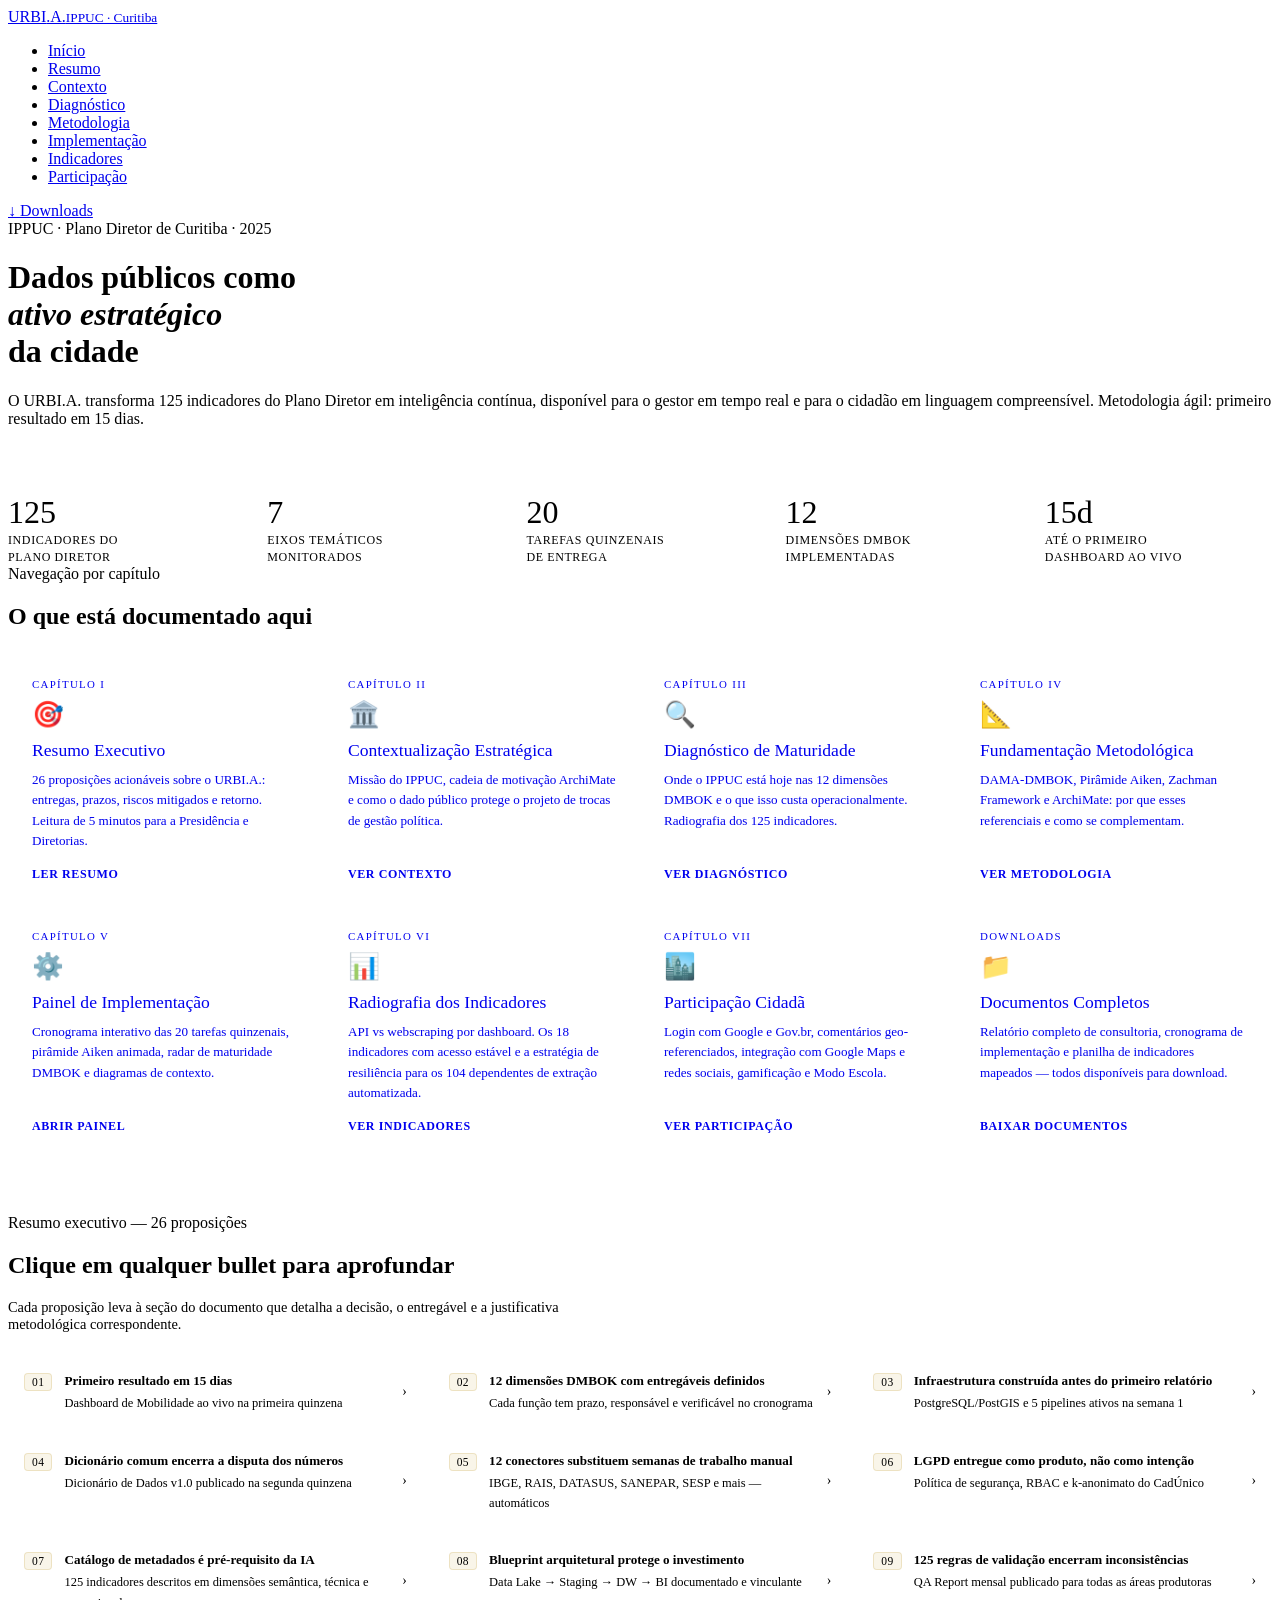
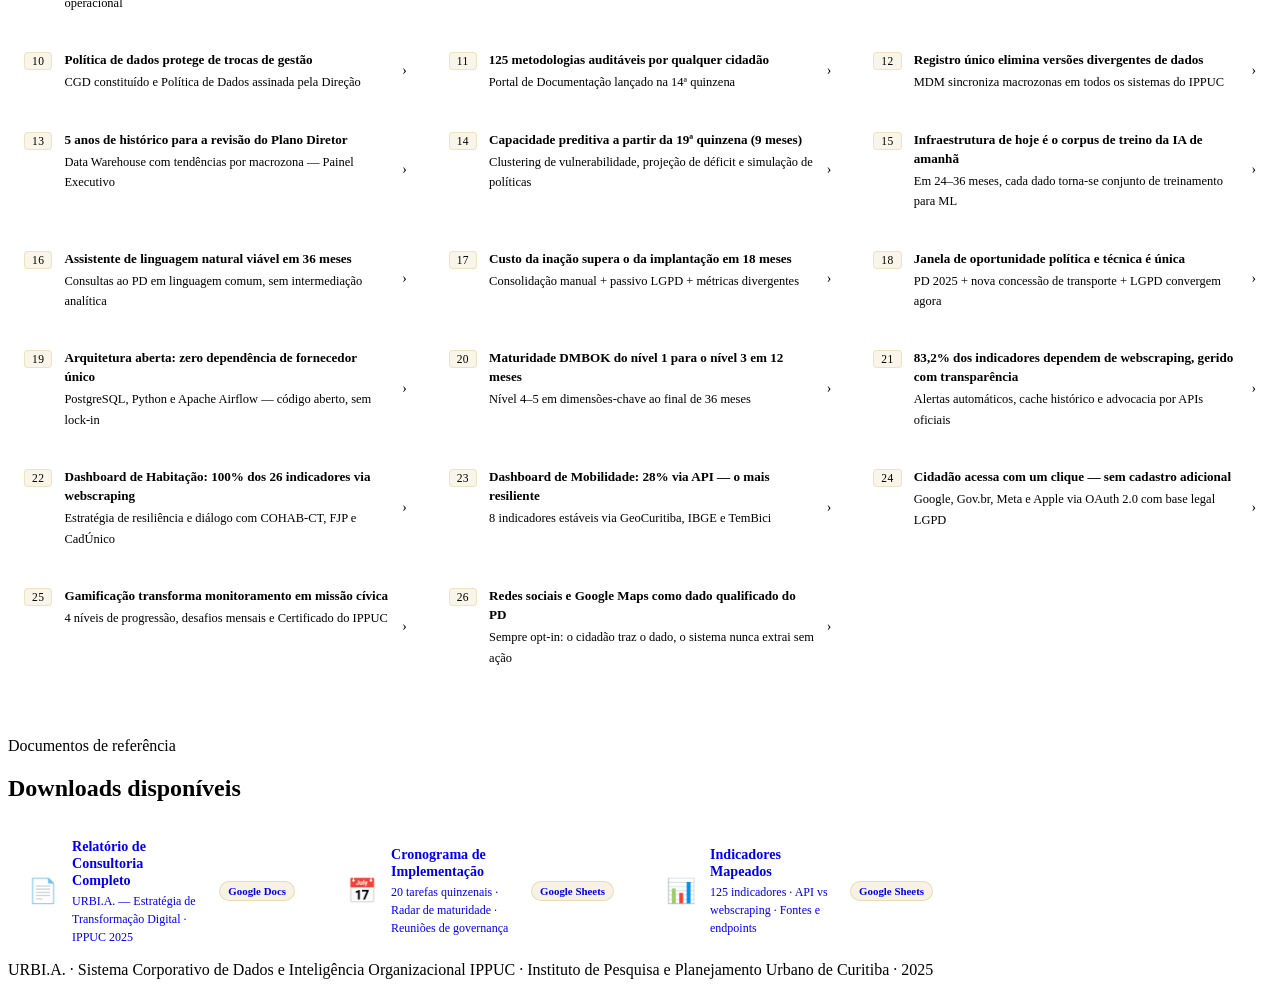
==== index.html @ be1d567d "Create index.html" ====
<!DOCTYPE html>
<html lang="pt-BR">
<head>
<meta charset="UTF-8">
<meta name="viewport" content="width=device-width, initial-scale=1">
<title>URBI.A. — IPPUC · Plano Diretor de Curitiba</title>
<link rel="stylesheet" href="style.css">
<style>
/* ── INDEX-SPECIFIC ── */
.hero-stats {
  display: flex; gap: 32px; flex-wrap: wrap;
  margin-top: 36px;
  padding-top: 32px;
  border-top: 1px solid var(--line);
}
.hs { flex: 1; min-width: 120px; }
.hs-num {
  font-family: var(--f-display);
  font-size: 2rem;
  color: var(--gold-l);
  line-height: 1;
  margin-bottom: 4px;
}
.hs-lbl { font-size: .75rem; color: var(--text-muted); line-height: 1.4; text-transform: uppercase; letter-spacing: .05em; }

/* ── BULLET NAV ── */
.bullet-grid {
  display: grid;
  grid-template-columns: repeat(auto-fill, minmax(340px, 1fr));
  gap: 10px;
  margin-top: 24px;
}
.bullet-item {
  display: flex;
  align-items: flex-start;
  gap: 12px;
  padding: 14px 16px;
  background: var(--ink2);
  border: 1px solid var(--line);
  border-radius: var(--r);
  text-decoration: none;
  color: var(--text);
  transition: border-color .18s, background .18s, transform .18s;
  cursor: pointer;
}
.bullet-item:hover {
  border-color: var(--blue-l);
  background: rgba(30,90,158,.12);
  transform: translateX(3px);
  color: var(--white);
}
.bullet-num {
  font-family: var(--f-mono);
  font-size: .72rem;
  font-weight: 500;
  color: var(--gold);
  background: rgba(200,168,75,.12);
  border: 1px solid rgba(200,168,75,.25);
  border-radius: 4px;
  padding: 2px 7px;
  flex-shrink: 0;
  margin-top: 2px;
  letter-spacing: .04em;
}
.bullet-text {
  font-size: .88rem;
  line-height: 1.45;
}
.bullet-text strong {
  display: block;
  font-size: .82rem;
  font-weight: 600;
  color: var(--white);
  margin-bottom: 2px;
}
.bullet-text span {
  font-size: .78rem;
  color: var(--text-muted);
}
.bullet-arrow {
  margin-left: auto;
  color: var(--text-dim);
  font-size: .85rem;
  flex-shrink: 0;
  align-self: center;
  transition: color .18s, transform .18s;
}
.bullet-item:hover .bullet-arrow { color: var(--blue-xl); transform: translateX(3px); }

/* ── SECTION CARDS ── */
.section-cards {
  display: grid;
  grid-template-columns: repeat(auto-fill, minmax(260px, 1fr));
  gap: var(--gap);
  margin-top: 24px;
}
.sec-card {
  background: var(--ink2);
  border: 1px solid var(--line);
  border-radius: var(--r2);
  padding: 24px;
  text-decoration: none;
  display: flex; flex-direction: column;
  transition: border-color .2s, transform .2s;
}
.sec-card:hover { border-color: var(--blue-l); transform: translateY(-3px); }
.sec-card-num {
  font-family: var(--f-mono);
  font-size: .68rem;
  letter-spacing: .12em;
  color: var(--text-dim);
  text-transform: uppercase;
  margin-bottom: 12px;
}
.sec-card-icon {
  font-size: 1.6rem;
  margin-bottom: 12px;
  line-height: 1;
}
.sec-card-title {
  font-family: var(--f-display);
  font-size: 1.1rem;
  color: var(--white);
  margin-bottom: 8px;
  line-height: 1.25;
}
.sec-card-desc {
  font-size: .82rem;
  color: var(--text-muted);
  line-height: 1.55;
  flex: 1;
}
.sec-card-cta {
  display: flex; align-items: center; gap: 5px;
  margin-top: 16px;
  font-size: .75rem;
  font-weight: 600;
  letter-spacing: .05em;
  text-transform: uppercase;
  color: var(--blue-xl);
}
.sec-card:hover .sec-card-cta { color: var(--gold-l); }

/* color accents per section */
.sec-card.c-gold { border-top: 2px solid var(--gold); }
.sec-card.c-blue { border-top: 2px solid var(--blue-l); }
.sec-card.c-green { border-top: 2px solid var(--green-l); }
.sec-card.c-amber { border-top: 2px solid var(--amber); }
.sec-card.c-red { border-top: 2px solid #c05050; }

/* download strip */
.dl-strip {
  display: grid;
  grid-template-columns: repeat(auto-fill, minmax(280px, 1fr));
  gap: 12px;
  margin-top: 20px;
}
.dl-item {
  display: flex; align-items: center; gap: 14px;
  padding: 16px 20px;
  background: var(--ink3);
  border: 1px solid var(--line);
  border-radius: var(--r);
  text-decoration: none;
  transition: border-color .2s;
}
.dl-item:hover { border-color: var(--gold); }
.dl-icon { font-size: 1.5rem; flex-shrink: 0; }
.dl-info strong { display: block; font-size: .88rem; color: var(--white); margin-bottom: 2px; }
.dl-info span { font-size: .75rem; color: var(--text-muted); }
.dl-badge {
  margin-left: auto;
  font-size: .68rem;
  font-weight: 600;
  padding: 3px 8px;
  background: rgba(200,168,75,.15);
  color: var(--gold-l);
  border-radius: 20px;
  border: 1px solid rgba(200,168,75,.3);
  white-space: nowrap;
}
</style>
</head>
<body>

<!-- NAV -->
<nav class="nav">
  <a href="index.html" class="nav-logo">URBI<span>.A.</span><small>IPPUC · Curitiba</small></a>
  <ul class="nav-links">
    <li><a href="index.html" class="active">Início</a></li>
    <li><a href="resumo-executivo.html">Resumo</a></li>
    <li><a href="contextualizacao.html">Contexto</a></li>
    <li><a href="diagnostico.html">Diagnóstico</a></li>
    <li><a href="metodologia.html">Metodologia</a></li>
    <li><a href="implementacao.html">Implementação</a></li>
    <li><a href="indicadores.html">Indicadores</a></li>
    <li><a href="participacao.html">Participação</a></li>
  </ul>
  <a href="downloads.html" class="nav-dl">↓ Downloads</a>
</nav>

<!-- HERO -->
<div class="hero">
  <div class="hero-inner">
    <div class="hero-tag">IPPUC · Plano Diretor de Curitiba · 2025</div>
    <h1>Dados públicos como<br><em>ativo estratégico</em><br>da cidade</h1>
    <p class="hero-sub">
      O URBI.A. transforma 125 indicadores do Plano Diretor em inteligência contínua,
      disponível para o gestor em tempo real e para o cidadão em linguagem compreensível.
      Metodologia ágil: primeiro resultado em 15 dias.
    </p>
    <div class="hero-stats">
      <div class="hs"><div class="hs-num">125</div><div class="hs-lbl">Indicadores do<br>Plano Diretor</div></div>
      <div class="hs"><div class="hs-num">7</div><div class="hs-lbl">Eixos temáticos<br>monitorados</div></div>
      <div class="hs"><div class="hs-num">20</div><div class="hs-lbl">Tarefas quinzenais<br>de entrega</div></div>
      <div class="hs"><div class="hs-num">12</div><div class="hs-lbl">Dimensões DMBOK<br>implementadas</div></div>
      <div class="hs"><div class="hs-num">15d</div><div class="hs-lbl">Até o primeiro<br>dashboard ao vivo</div></div>
    </div>
  </div>
</div>

<!-- MAIN -->
<main class="page">

  <!-- SEÇÕES -->
  <section style="margin-bottom:56px">
    <div class="sec-label">Navegação por capítulo</div>
    <h2 class="sec-title">O que está documentado aqui</h2>
    <div class="section-cards">
      <a href="resumo-executivo.html" class="sec-card c-gold">
        <div class="sec-card-num">Capítulo I</div>
        <div class="sec-card-icon">🎯</div>
        <div class="sec-card-title">Resumo Executivo</div>
        <div class="sec-card-desc">26 proposições acionáveis sobre o URBI.A.: entregas, prazos, riscos mitigados e retorno. Leitura de 5 minutos para a Presidência e Diretorias.</div>
        <div class="sec-card-cta">Ler resumo</div>
      </a>
      <a href="contextualizacao.html" class="sec-card c-blue">
        <div class="sec-card-num">Capítulo II</div>
        <div class="sec-card-icon">🏛️</div>
        <div class="sec-card-title">Contextualização Estratégica</div>
        <div class="sec-card-desc">Missão do IPPUC, cadeia de motivação ArchiMate e como o dado público protege o projeto de trocas de gestão política.</div>
        <div class="sec-card-cta">Ver contexto</div>
      </a>
      <a href="diagnostico.html" class="sec-card c-amber">
        <div class="sec-card-num">Capítulo III</div>
        <div class="sec-card-icon">🔍</div>
        <div class="sec-card-title">Diagnóstico de Maturidade</div>
        <div class="sec-card-desc">Onde o IPPUC está hoje nas 12 dimensões DMBOK e o que isso custa operacionalmente. Radiografia dos 125 indicadores.</div>
        <div class="sec-card-cta">Ver diagnóstico</div>
      </a>
      <a href="metodologia.html" class="sec-card c-blue">
        <div class="sec-card-num">Capítulo IV</div>
        <div class="sec-card-icon">📐</div>
        <div class="sec-card-title">Fundamentação Metodológica</div>
        <div class="sec-card-desc">DAMA-DMBOK, Pirâmide Aiken, Zachman Framework e ArchiMate: por que esses referenciais e como se complementam.</div>
        <div class="sec-card-cta">Ver metodologia</div>
      </a>
      <a href="implementacao.html" class="sec-card c-green">
        <div class="sec-card-num">Capítulo V</div>
        <div class="sec-card-icon">⚙️</div>
        <div class="sec-card-title">Painel de Implementação</div>
        <div class="sec-card-desc">Cronograma interativo das 20 tarefas quinzenais, pirâmide Aiken animada, radar de maturidade DMBOK e diagramas de contexto.</div>
        <div class="sec-card-cta">Abrir painel</div>
      </a>
      <a href="indicadores.html" class="sec-card c-amber">
        <div class="sec-card-num">Capítulo VI</div>
        <div class="sec-card-icon">📊</div>
        <div class="sec-card-title">Radiografia dos Indicadores</div>
        <div class="sec-card-desc">API vs webscraping por dashboard. Os 18 indicadores com acesso estável e a estratégia de resiliência para os 104 dependentes de extração automatizada.</div>
        <div class="sec-card-cta">Ver indicadores</div>
      </a>
      <a href="participacao.html" class="sec-card c-green">
        <div class="sec-card-num">Capítulo VII</div>
        <div class="sec-card-icon">🏙️</div>
        <div class="sec-card-title">Participação Cidadã</div>
        <div class="sec-card-desc">Login com Google e Gov.br, comentários geo-referenciados, integração com Google Maps e redes sociais, gamificação e Modo Escola.</div>
        <div class="sec-card-cta">Ver participação</div>
      </a>
      <a href="downloads.html" class="sec-card c-gold">
        <div class="sec-card-num">Downloads</div>
        <div class="sec-card-icon">📁</div>
        <div class="sec-card-title">Documentos Completos</div>
        <div class="sec-card-desc">Relatório completo de consultoria, cronograma de implementação e planilha de indicadores mapeados — todos disponíveis para download.</div>
        <div class="sec-card-cta">Baixar documentos</div>
      </a>
    </div>
  </section>

  <div class="div reveal"></div>

  <!-- BULLETS RESUMO EXECUTIVO (clicáveis) -->
  <section style="margin-bottom:56px" class="reveal">
    <div class="sec-label">Resumo executivo — 26 proposições</div>
    <h2 class="sec-title">Clique em qualquer bullet para aprofundar</h2>
    <p style="color:var(--text-muted);font-size:.9rem;margin-bottom:24px;max-width:600px;">
      Cada proposição leva à seção do documento que detalha a decisão, o entregável e a justificativa metodológica correspondente.
    </p>
    <div class="bullet-grid" id="bullet-grid"></div>
  </section>

  <div class="div reveal"></div>

  <!-- DOWNLOADS -->
  <section class="reveal">
    <div class="sec-label">Documentos de referência</div>
    <h2 class="sec-title">Downloads disponíveis</h2>
    <div class="dl-strip">
      <a class="dl-item" href="https://docs.google.com/document/d/1CJyXo20QBQcJ84Fl--PsNktvDWQxuknN/edit?usp=drive_link&ouid=114984567444450849955&rtpof=true&sd=true" target="_blank" rel="noopener">
        <div class="dl-icon">📄</div>
        <div class="dl-info">
          <strong>Relatório de Consultoria Completo</strong>
          <span>URBI.A. — Estratégia de Transformação Digital · IPPUC 2025</span>
        </div>
        <div class="dl-badge">Google Docs</div>
      </a>
      <a class="dl-item" href="https://docs.google.com/spreadsheets/d/1LhlfRMHerPC3rkDatncZvU7jVKheXJm7/edit?usp=drive_link&ouid=114984567444450849955&rtpof=true&sd=true" target="_blank" rel="noopener">
        <div class="dl-icon">📅</div>
        <div class="dl-info">
          <strong>Cronograma de Implementação</strong>
          <span>20 tarefas quinzenais · Radar de maturidade · Reuniões de governança</span>
        </div>
        <div class="dl-badge">Google Sheets</div>
      </a>
      <a class="dl-item" href="https://docs.google.com/spreadsheets/d/1jeBXSB5akT-LqVCNl9RL_Op2HFY9iinZ/edit?usp=drive_link&ouid=114984567444450849955&rtpof=true&sd=true" target="_blank" rel="noopener">
        <div class="dl-icon">📊</div>
        <div class="dl-info">
          <strong>Indicadores Mapeados</strong>
          <span>125 indicadores · API vs webscraping · Fontes e endpoints</span>
        </div>
        <div class="dl-badge">Google Sheets</div>
      </a>
    </div>
  </section>

</main>

<!-- FOOTER -->
<footer class="footer">
  <span>URBI.A. · Sistema Corporativo de Dados e Inteligência Organizacional</span>
  <span>IPPUC · Instituto de Pesquisa e Planejamento Urbano de Curitiba · 2025</span>
</footer>

<script src="shared.js"></script>
<script>
const BULLETS = [
  {n:'01', title:'Primeiro resultado em 15 dias', desc:'Dashboard de Mobilidade ao vivo na primeira quinzena', href:'resumo-executivo.html#b01'},
  {n:'02', title:'12 dimensões DMBOK com entregáveis definidos', desc:'Cada função tem prazo, responsável e verificável no cronograma', href:'resumo-executivo.html#b02'},
  {n:'03', title:'Infraestrutura construída antes do primeiro relatório', desc:'PostgreSQL/PostGIS e 5 pipelines ativos na semana 1', href:'resumo-executivo.html#b03'},
  {n:'04', title:'Dicionário comum encerra a disputa dos números', desc:'Dicionário de Dados v1.0 publicado na segunda quinzena', href:'resumo-executivo.html#b04'},
  {n:'05', title:'12 conectores substituem semanas de trabalho manual', desc:'IBGE, RAIS, DATASUS, SANEPAR, SESP e mais — automáticos', href:'resumo-executivo.html#b05'},
  {n:'06', title:'LGPD entregue como produto, não como intenção', desc:'Política de segurança, RBAC e k-anonimato do CadÚnico', href:'resumo-executivo.html#b06'},
  {n:'07', title:'Catálogo de metadados é pré-requisito da IA', desc:'125 indicadores descritos em dimensões semântica, técnica e operacional', href:'resumo-executivo.html#b07'},
  {n:'08', title:'Blueprint arquitetural protege o investimento', desc:'Data Lake → Staging → DW → BI documentado e vinculante', href:'resumo-executivo.html#b08'},
  {n:'09', title:'125 regras de validação encerram inconsistências', desc:'QA Report mensal publicado para todas as áreas produtoras', href:'resumo-executivo.html#b09'},
  {n:'10', title:'Política de dados protege de trocas de gestão', desc:'CGD constituído e Política de Dados assinada pela Direção', href:'resumo-executivo.html#b10'},
  {n:'11', title:'125 metodologias auditáveis por qualquer cidadão', desc:'Portal de Documentação lançado na 14ª quinzena', href:'resumo-executivo.html#b11'},
  {n:'12', title:'Registro único elimina versões divergentes de dados', desc:'MDM sincroniza macrozonas em todos os sistemas do IPPUC', href:'resumo-executivo.html#b12'},
  {n:'13', title:'5 anos de histórico para a revisão do Plano Diretor', desc:'Data Warehouse com tendências por macrozona — Painel Executivo', href:'resumo-executivo.html#b13'},
  {n:'14', title:'Capacidade preditiva a partir da 19ª quinzena (9 meses)', desc:'Clustering de vulnerabilidade, projeção de déficit e simulação de políticas', href:'implementacao.html'},
  {n:'15', title:'Infraestrutura de hoje é o corpus de treino da IA de amanhã', desc:'Em 24–36 meses, cada dado torna-se conjunto de treinamento para ML', href:'resumo-executivo.html#b15'},
  {n:'16', title:'Assistente de linguagem natural viável em 36 meses', desc:'Consultas ao PD em linguagem comum, sem intermediação analítica', href:'resumo-executivo.html#b16'},
  {n:'17', title:'Custo da inação supera o da implantação em 18 meses', desc:'Consolidação manual + passivo LGPD + métricas divergentes', href:'resumo-executivo.html#b17'},
  {n:'18', title:'Janela de oportunidade política e técnica é única', desc:'PD 2025 + nova concessão de transporte + LGPD convergem agora', href:'resumo-executivo.html#b18'},
  {n:'19', title:'Arquitetura aberta: zero dependência de fornecedor único', desc:'PostgreSQL, Python e Apache Airflow — código aberto, sem lock-in', href:'metodologia.html'},
  {n:'20', title:'Maturidade DMBOK do nível 1 para o nível 3 em 12 meses', desc:'Nível 4–5 em dimensões-chave ao final de 36 meses', href:'diagnostico.html'},
  {n:'21', title:'83,2% dos indicadores dependem de webscraping, gerido com transparência', desc:'Alertas automáticos, cache histórico e advocacia por APIs oficiais', href:'indicadores.html'},
  {n:'22', title:'Dashboard de Habitação: 100% dos 26 indicadores via webscraping', desc:'Estratégia de resiliência e diálogo com COHAB-CT, FJP e CadÚnico', href:'indicadores.html#habitacao'},
  {n:'23', title:'Dashboard de Mobilidade: 28% via API — o mais resiliente', desc:'8 indicadores estáveis via GeoCuritiba, IBGE e TemBici', href:'indicadores.html#mobilidade'},
  {n:'24', title:'Cidadão acessa com um clique — sem cadastro adicional', desc:'Google, Gov.br, Meta e Apple via OAuth 2.0 com base legal LGPD', href:'participacao.html#login'},
  {n:'25', title:'Gamificação transforma monitoramento em missão cívica', desc:'4 níveis de progressão, desafios mensais e Certificado do IPPUC', href:'participacao.html#gamificacao'},
  {n:'26', title:'Redes sociais e Google Maps como dado qualificado do PD', desc:'Sempre opt-in: o cidadão traz o dado, o sistema nunca extrai sem ação', href:'participacao.html#redes'},
];

const grid = document.getElementById('bullet-grid');
BULLETS.forEach(b => {
  const a = document.createElement('a');
  a.className = 'bullet-item';
  a.href = b.href;
  a.innerHTML = `
    <div class="bullet-num">${b.n}</div>
    <div class="bullet-text">
      <strong>${b.title}</strong>
      <span>${b.desc}</span>
    </div>
    <div class="bullet-arrow">›</div>`;
  grid.appendChild(a);
});
</script>
</body>
</html>
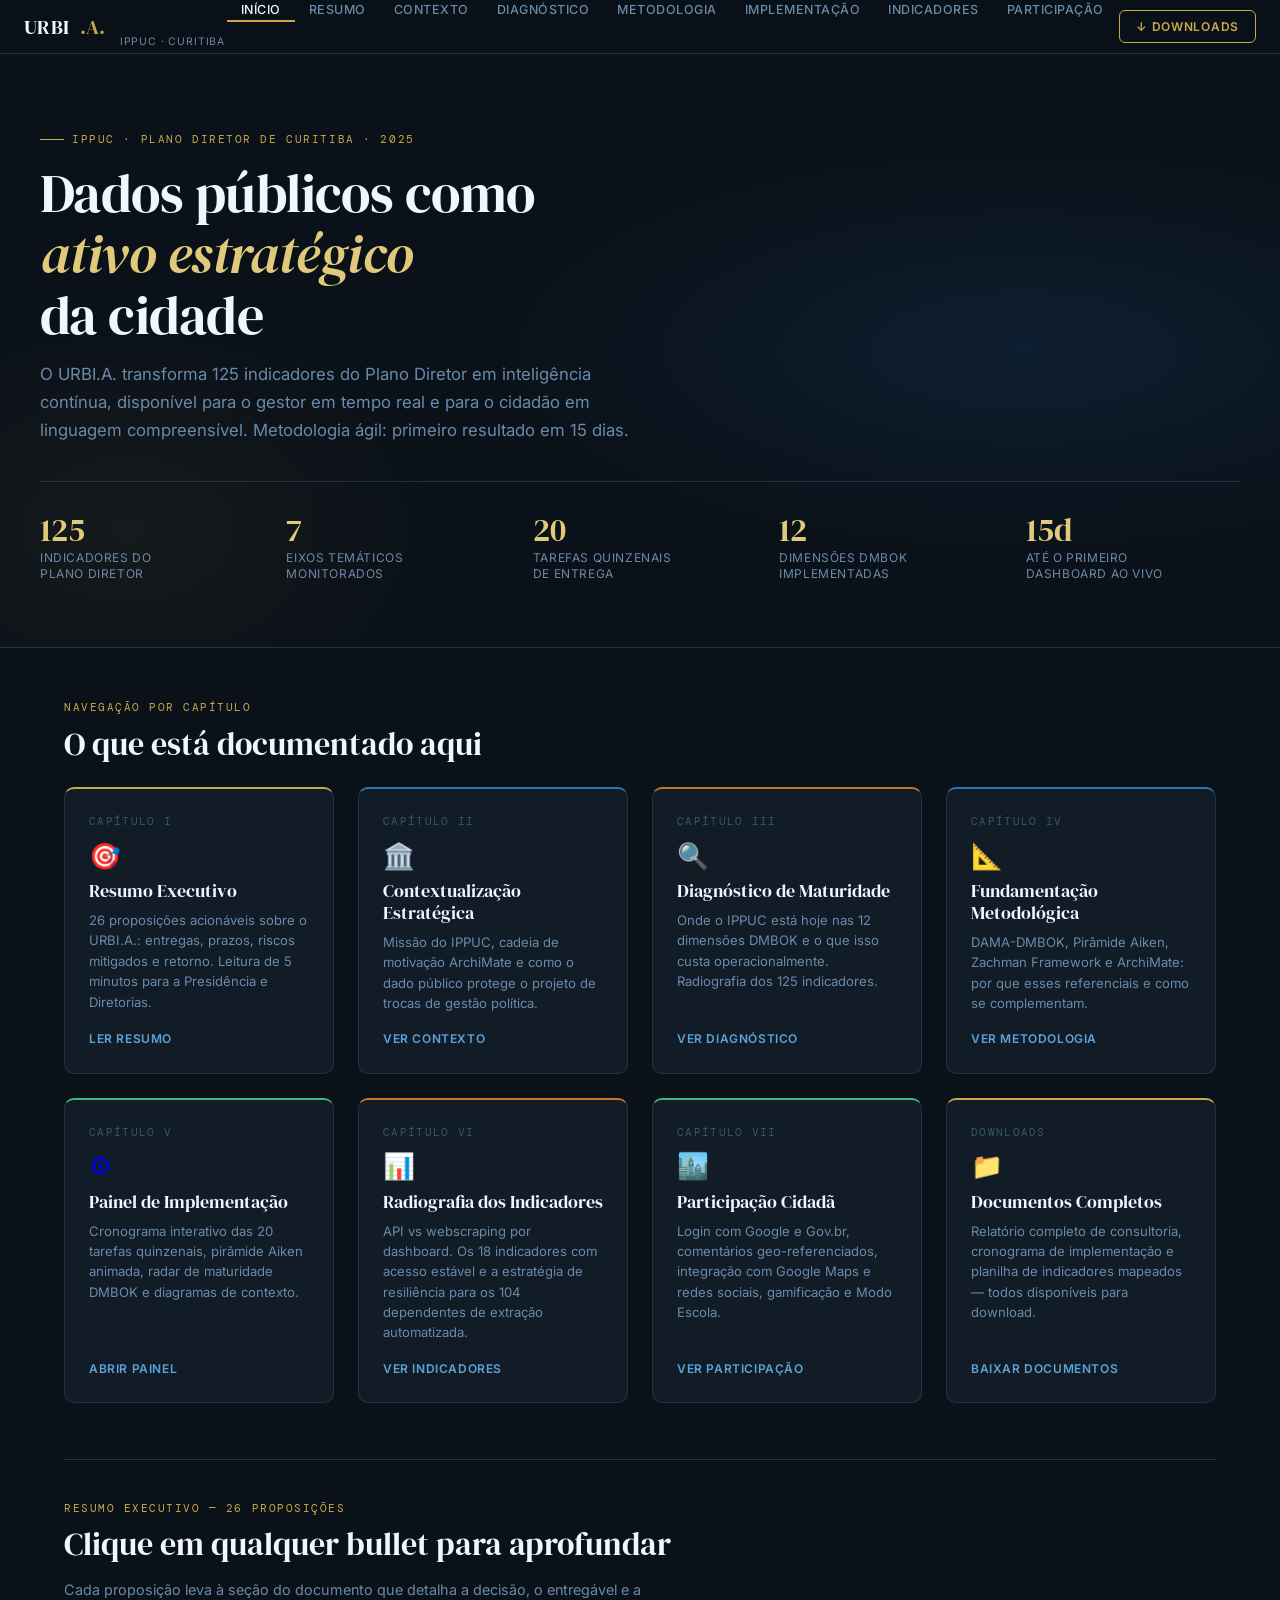
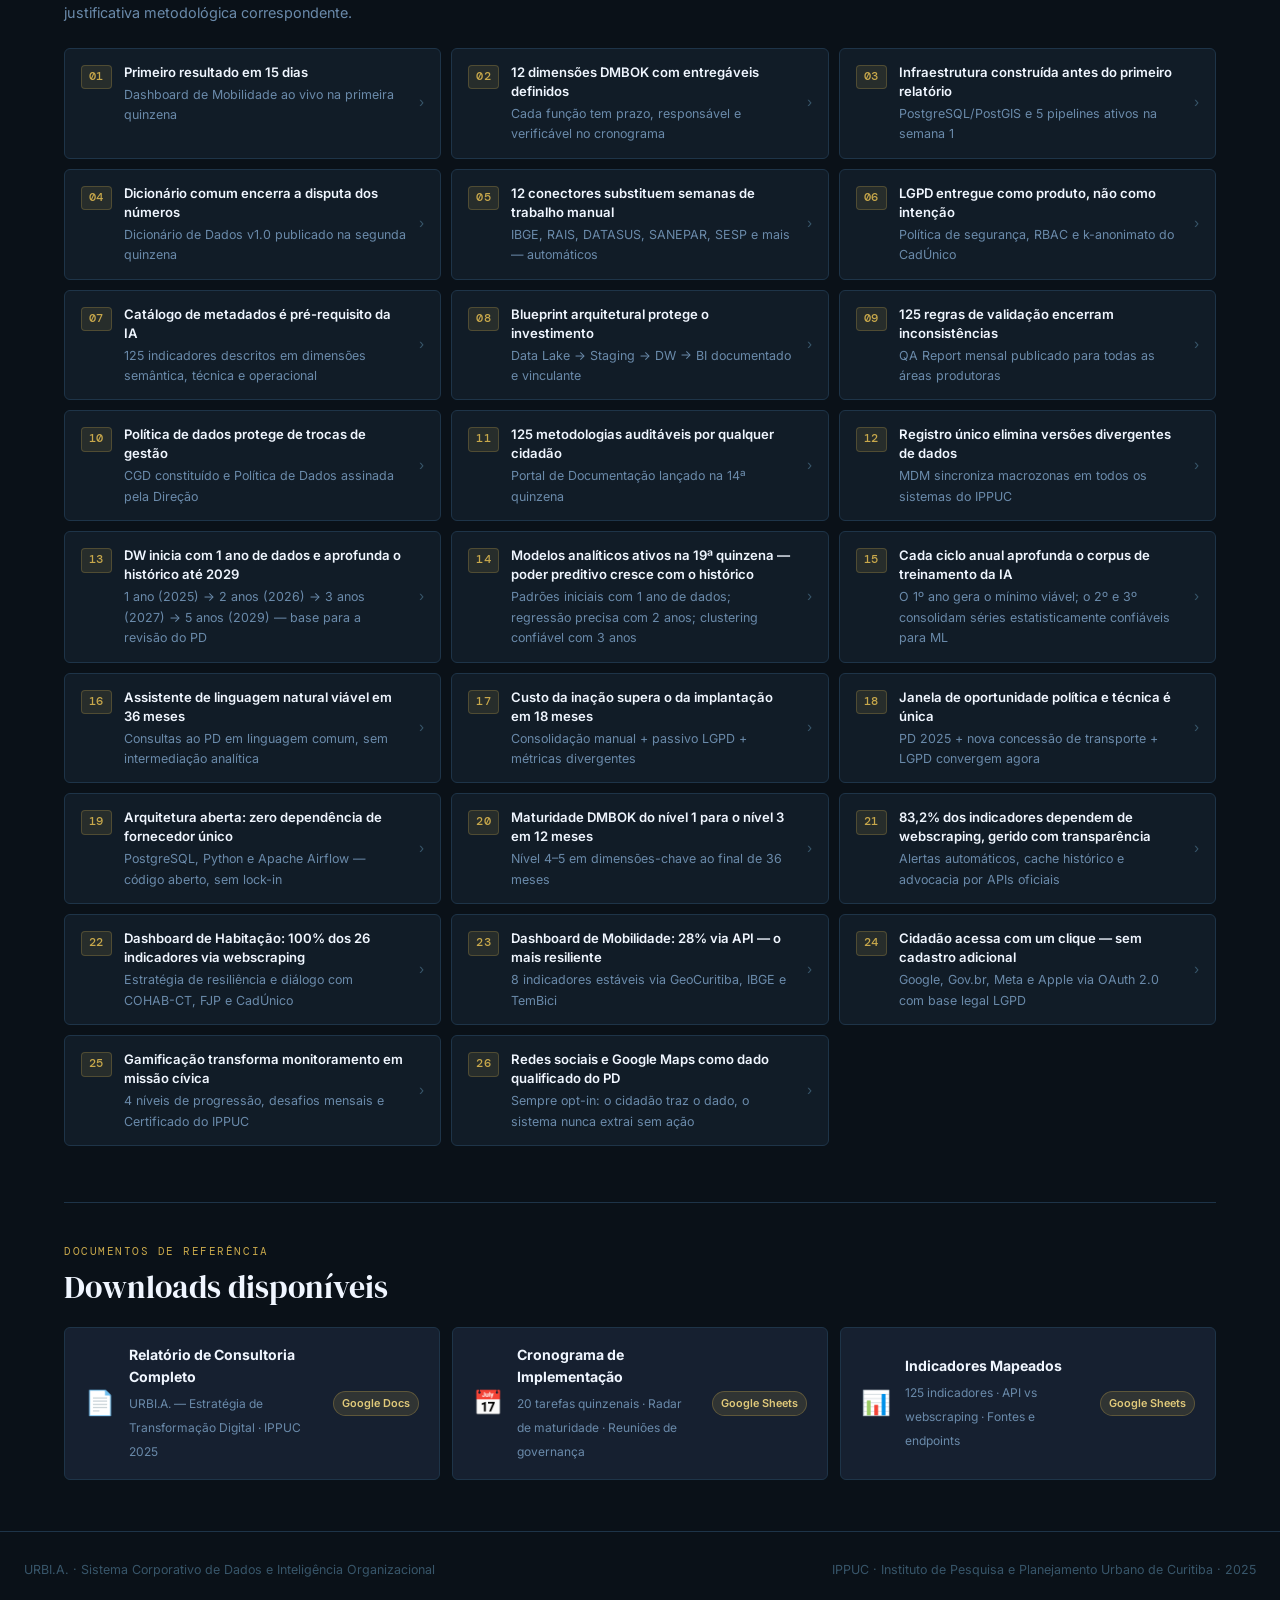
==== commit 8585a48f: "Update index.html" ====
--- a/index.html
+++ b/index.html
@@ -356,9 +356,9 @@
   {n:'10', title:'Política de dados protege de trocas de gestão', desc:'CGD constituído e Política de Dados assinada pela Direção', href:'resumo-executivo.html#b10'},
   {n:'11', title:'125 metodologias auditáveis por qualquer cidadão', desc:'Portal de Documentação lançado na 14ª quinzena', href:'resumo-executivo.html#b11'},
   {n:'12', title:'Registro único elimina versões divergentes de dados', desc:'MDM sincroniza macrozonas em todos os sistemas do IPPUC', href:'resumo-executivo.html#b12'},
-  {n:'13', title:'5 anos de histórico para a revisão do Plano Diretor', desc:'Data Warehouse com tendências por macrozona — Painel Executivo', href:'resumo-executivo.html#b13'},
-  {n:'14', title:'Capacidade preditiva a partir da 19ª quinzena (9 meses)', desc:'Clustering de vulnerabilidade, projeção de déficit e simulação de políticas', href:'implementacao.html'},
-  {n:'15', title:'Infraestrutura de hoje é o corpus de treino da IA de amanhã', desc:'Em 24–36 meses, cada dado torna-se conjunto de treinamento para ML', href:'resumo-executivo.html#b15'},
+  {n:'13', title:'DW inicia com 1 ano de dados e aprofunda o histórico até 2029', desc:'1 ano (2025) → 2 anos (2026) → 3 anos (2027) → 5 anos (2029) — base para a revisão do PD', href:'resumo-executivo.html#b13'},
+  {n:'14', title:'Modelos analíticos ativos na 19ª quinzena — poder preditivo cresce com o histórico', desc:'Padrões iniciais com 1 ano de dados; regressão precisa com 2 anos; clustering confiável com 3 anos', href:'implementacao.html'},
+  {n:'15', title:'Cada ciclo anual aprofunda o corpus de treinamento da IA', desc:'O 1º ano gera o mínimo viável; o 2º e 3º consolidam séries estatisticamente confiáveis para ML', href:'resumo-executivo.html#b15'},
   {n:'16', title:'Assistente de linguagem natural viável em 36 meses', desc:'Consultas ao PD em linguagem comum, sem intermediação analítica', href:'resumo-executivo.html#b16'},
   {n:'17', title:'Custo da inação supera o da implantação em 18 meses', desc:'Consolidação manual + passivo LGPD + métricas divergentes', href:'resumo-executivo.html#b17'},
   {n:'18', title:'Janela de oportunidade política e técnica é única', desc:'PD 2025 + nova concessão de transporte + LGPD convergem agora', href:'resumo-executivo.html#b18'},
--- a/style.css
+++ b/style.css
@@ -0,0 +1,366 @@
+/* ═══════════════════════════════════════════════════
+   URBI.A. — Shared Design System
+   Curitiba · IPPUC · 2025
+   Aesthetic: Urban Intelligence / Dark Blueprint
+═══════════════════════════════════════════════════ */
+
+@import url('https://fonts.googleapis.com/css2?family=DM+Serif+Display:ital@0;1&family=DM+Mono:wght@400;500&family=Inter:wght@300;400;500;600&display=swap');
+
+:root {
+  --ink:        #0a1118;
+  --ink2:       #111c27;
+  --ink3:       #162030;
+  --line:       #1e3448;
+  --line2:      #284258;
+  --blue:       #1e5a9e;
+  --blue-l:     #2e75b6;
+  --blue-xl:    #5ba3d9;
+  --gold:       #c8a84b;
+  --gold-l:     #e0c97a;
+  --text:       #d0dce8;
+  --text-muted: #6a8aaa;
+  --text-dim:   #38566a;
+  --white:      #f0f6ff;
+  --green:      #2a7a52;
+  --green-l:    #3db876;
+  --red:        #8a2a2a;
+  --amber:      #c8762a;
+
+  --r:          6px;
+  --r2:         10px;
+  --gap:        clamp(12px, 2vw, 24px);
+  --gap-xs:     6px; /* Nova variável para espaçamentos ultra-compactos */
+  --page-max:   1200px;
+
+  --f-display:  'DM Serif Display', Georgia, serif;
+  --f-body:     'Inter', system-ui, sans-serif;
+  --f-mono:     'DM Mono', 'Fira Code', monospace;
+}
+
+*, *::before, *::after { box-sizing: border-box; margin: 0; padding: 0; }
+
+html { scroll-behavior: smooth; }
+
+body {
+  font-family: var(--f-body);
+  background: var(--ink);
+  color: var(--text);
+  min-height: 100vh;
+  font-size: 15px;
+  line-height: 1.6;
+  -webkit-font-smoothing: antialiased;
+}
+
+/* ── NAV ── */
+.nav {
+  position: sticky; top: 0; z-index: 100;
+  background: rgba(10,17,24,.92);
+  backdrop-filter: blur(16px);
+  border-bottom: 1px solid var(--line);
+  padding: 0 var(--gap);
+  display: flex; align-items: stretch; justify-content: space-between;
+  height: 54px;
+}
+.nav-logo {
+  display: flex; align-items: center; gap: 10px;
+  text-decoration: none;
+  font-family: var(--f-display);
+  font-size: 1.25rem;
+  color: var(--white);
+  letter-spacing: .02em;
+}
+.nav-logo span { color: var(--gold); }
+.nav-logo small {
+  font-family: var(--f-body);
+  font-size: .65rem;
+  color: var(--text-muted);
+  font-weight: 400;
+  letter-spacing: .08em;
+  text-transform: uppercase;
+  margin-left: 4px;
+  align-self: flex-end;
+  padding-bottom: 2px;
+}
+.nav-links {
+  display: flex; align-items: stretch; gap: 0;
+  list-style: none;
+}
+.nav-links a {
+  display: flex; align-items: center;
+  padding: 0 14px;
+  font-size: .78rem;
+  font-weight: 500;
+  letter-spacing: .04em;
+  text-transform: uppercase;
+  color: var(--text-muted);
+  text-decoration: none;
+  border-bottom: 2px solid transparent;
+  transition: color .2s, border-color .2s;
+}
+.nav-links a:hover, .nav-links a.active {
+  color: var(--white);
+  border-bottom-color: var(--gold);
+}
+.nav-dl {
+  display: flex; align-items: center;
+  padding: 0 16px;
+  font-size: .75rem;
+  font-weight: 600;
+  letter-spacing: .06em;
+  text-transform: uppercase;
+  color: var(--gold);
+  text-decoration: none;
+  border: 1px solid var(--gold);
+  border-radius: var(--r);
+  margin: 10px 0;
+  transition: background .2s, color .2s;
+}
+.nav-dl:hover { background: var(--gold); color: var(--ink); }
+
+/* ── PAGE WRAPPER ── */
+.page {
+  max-width: var(--page-max);
+  margin: 0 auto;
+  padding: clamp(24px, 4vw, 56px) var(--gap);
+}
+
+/* ── HERO ── */
+.hero {
+  padding: clamp(40px, 6vw, 80px) var(--gap) clamp(32px, 5vw, 64px);
+  border-bottom: 1px solid var(--line);
+  position: relative;
+  overflow: hidden;
+}
+.hero::before {
+  content: '';
+  position: absolute; inset: 0;
+  background:
+    radial-gradient(ellipse 60% 50% at 80% 50%, rgba(30,90,158,.18) 0%, transparent 70%),
+    radial-gradient(ellipse 40% 60% at 10% 80%, rgba(200,168,75,.06) 0%, transparent 60%);
+  pointer-events: none;
+}
+.hero-inner { max-width: var(--page-max); margin: 0 auto; position: relative; }
+.hero-tag {
+  font-family: var(--f-mono);
+  font-size: .7rem;
+  letter-spacing: .14em;
+  text-transform: uppercase;
+  color: var(--gold);
+  margin-bottom: 14px;
+  display: flex; align-items: center; gap: 8px;
+}
+.hero-tag::before {
+  content: '';
+  display: inline-block;
+  width: 24px; height: 1px;
+  background: var(--gold);
+}
+.hero h1 {
+  font-family: var(--f-display);
+  font-size: clamp(2rem, 5vw, 3.4rem);
+  font-weight: 400;
+  color: var(--white);
+  line-height: 1.12;
+  letter-spacing: -.01em;
+  margin-bottom: 16px;
+}
+.hero h1 em {
+  font-style: italic;
+  color: var(--gold-l);
+}
+.hero-sub {
+  font-size: clamp(.9rem, 1.5vw, 1.05rem);
+  color: var(--text-muted);
+  max-width: 620px;
+  line-height: 1.65;
+}
+
+/* ── SECTION HEADINGS ── */
+.sec-label {
+  font-family: var(--f-mono);
+  font-size: .68rem;
+  letter-spacing: .14em;
+  text-transform: uppercase;
+  color: var(--gold);
+  margin-bottom: 8px;
+}
+h2.sec-title {
+  font-family: var(--f-display);
+  font-size: clamp(1.4rem, 3vw, 2rem);
+  font-weight: 400;
+  color: var(--white);
+  line-height: 1.2;
+  margin-bottom: 14px;
+}
+h3.sub-title {
+  font-size: 1rem;
+  font-weight: 600;
+  color: var(--blue-xl);
+  margin-bottom: 8px;
+}
+
+/* ── PROSE ── */
+.prose p {
+  color: var(--text);
+  line-height: 1.75;
+  margin-bottom: 1.1em;
+  font-size: .97rem;
+}
+.prose p:last-child { margin-bottom: 0; }
+
+/* ── CARDS ── */
+.card {
+  background: var(--ink2);
+  border: 1px solid var(--line);
+  border-radius: var(--r2);
+  padding: 24px;
+  transition: border-color .2s, transform .2s;
+}
+.card:hover { border-color: var(--line2); transform: translateY(-2px); }
+.card.accent { border-color: var(--blue); }
+.card-icon {
+  width: 40px; height: 40px;
+  background: rgba(30,90,158,.2);
+  border-radius: var(--r);
+  display: flex; align-items: center; justify-content: center;
+  font-size: 1.1rem;
+  margin-bottom: 14px;
+}
+.card h3 {
+  font-size: .95rem;
+  font-weight: 600;
+  color: var(--white);
+  margin-bottom: 6px;
+}
+.card p {
+  font-size: .85rem;
+  color: var(--text-muted);
+  line-height: 1.55;
+}
+.card a.card-link {
+  display: inline-flex; align-items: center; gap: 5px;
+  margin-top: 14px;
+  font-size: .8rem;
+  font-weight: 600;
+  letter-spacing: .04em;
+  text-transform: uppercase;
+  color: var(--blue-xl);
+  text-decoration: none;
+  transition: color .2s;
+}
+.card a.card-link:hover { color: var(--gold-l); }
+.card a.card-link::after { content: '→'; }
+
+/* ── GRID LAYOUTS ── */
+.g2  { display: grid; grid-template-columns: repeat(2,1fr); gap: var(--gap); }
+.g3  { display: grid; grid-template-columns: repeat(3,1fr); gap: var(--gap); }
+.g4  { display: grid; grid-template-columns: repeat(4,1fr); gap: var(--gap); }
+@media (max-width: 900px) { .g4 { grid-template-columns: repeat(2,1fr); } }
+@media (max-width: 700px) { .g2,.g3,.g4 { grid-template-columns: 1fr; } }
+
+/* ── CALLOUT BOX ── */
+.callout {
+  border-left: 3px solid var(--blue-l);
+  background: rgba(30,90,158,.1);
+  border-radius: 0 var(--r) var(--r) 0;
+  padding: 18px 22px;
+  margin: 24px 0;
+}
+.callout.gold { border-left-color: var(--gold); background: rgba(200,168,75,.08); }
+.callout.green { border-left-color: var(--green-l); background: rgba(61,184,118,.07); }
+.callout strong {
+  display: block;
+  font-size: .78rem;
+  letter-spacing: .08em;
+  text-transform: uppercase;
+  color: var(--blue-xl);
+  margin-bottom: 6px;
+}
+.callout.gold strong { color: var(--gold-l); }
+.callout.green strong { color: var(--green-l); }
+.callout p { font-size: .9rem; color: var(--text); line-height: 1.65; }
+
+/* ── TABLE ── */
+.tbl-wrap { overflow-x: auto; margin: 16px 0; }
+table {
+  width: 100%;
+  border-collapse: collapse;
+  font-size: .85rem;
+}
+th {
+  background: var(--blue);
+  color: #fff;
+  padding: 10px 14px;
+  text-align: left;
+  font-weight: 600;
+  font-size: .78rem;
+  letter-spacing: .04em;
+}
+td {
+  padding: 9px 14px;
+  border-bottom: 1px solid var(--line);
+  color: var(--text);
+  line-height: 1.5;
+  vertical-align: top;
+}
+tr:nth-child(even) td { background: rgba(255,255,255,.02); }
+tr:hover td { background: rgba(30,90,158,.07); }
+
+/* ── TAG / BADGE ── */
+.tag {
+  display: inline-block;
+  padding: 3px 9px;
+  border-radius: 20px;
+  font-size: .72rem;
+  font-weight: 600;
+  letter-spacing: .04em;
+}
+.tag-blue { background: rgba(30,90,158,.25); color: var(--blue-xl); border: 1px solid rgba(46,117,182,.4); }
+.tag-gold { background: rgba(200,168,75,.18); color: var(--gold-l); border: 1px solid rgba(200,168,75,.35); }
+.tag-green { background: rgba(42,122,82,.25); color: var(--green-l); border: 1px solid rgba(61,184,118,.35); }
+.tag-red { background: rgba(138,42,42,.25); color: #e87070; border: 1px solid rgba(200,80,80,.35); }
+.tag-amber { background: rgba(200,118,42,.2); color: #e8a060; border: 1px solid rgba(200,118,42,.35); }
+
+/* ── DIVIDER ── */
+.div { height: 1px; background: var(--line); margin: 40px 0; }
+
+/* ── STAT ── */
+.stat-block { padding: 20px; background: var(--ink3); border-radius: var(--r); border: 1px solid var(--line); }
+.stat-num {
+  font-family: var(--f-display);
+  font-size: 2.4rem;
+  color: var(--white);
+  line-height: 1;
+  margin-bottom: 4px;
+}
+.stat-num.accent { color: var(--gold-l); }
+.stat-label { font-size: .8rem; color: var(--text-muted); line-height: 1.4; }
+
+/* ── PROGRESS BAR ── */
+.prog-row { display: flex; align-items: center; gap: 10px; margin-bottom: 8px; }
+.prog-label { font-size: .8rem; color: var(--text-muted); width: 100px; flex-shrink: 0; text-align: right; }
+.prog-track { flex: 1; height: 6px; background: rgba(255,255,255,.06); border-radius: 3px; overflow: hidden; }
+.prog-fill { height: 100%; border-radius: 3px; transition: width .8s cubic-bezier(.4,0,.2,1); }
+.prog-val { font-size: .78rem; font-weight: 600; width: 36px; }
+
+/* ── FOOTER ── */
+.footer {
+  border-top: 1px solid var(--line);
+  padding: 28px var(--gap);
+  display: flex; align-items: center; justify-content: space-between; flex-wrap: wrap; gap: 12px;
+  font-size: .78rem;
+  color: var(--text-dim);
+}
+.footer a { color: var(--text-muted); text-decoration: none; }
+.footer a:hover { color: var(--gold-l); }
+
+/* ── SCROLL ANIMATION ── */
+.reveal {
+  opacity: 0;
+  transform: translateY(16px);
+  transition: opacity .5s ease, transform .5s ease;
+}
+.reveal.visible { opacity: 1; transform: none; }
+
+@keyframes fadeIn { from { opacity:0; transform:translateY(8px); } to { opacity:1; transform:none; } }
+.fade-in { animation: fadeIn .5s ease both; }
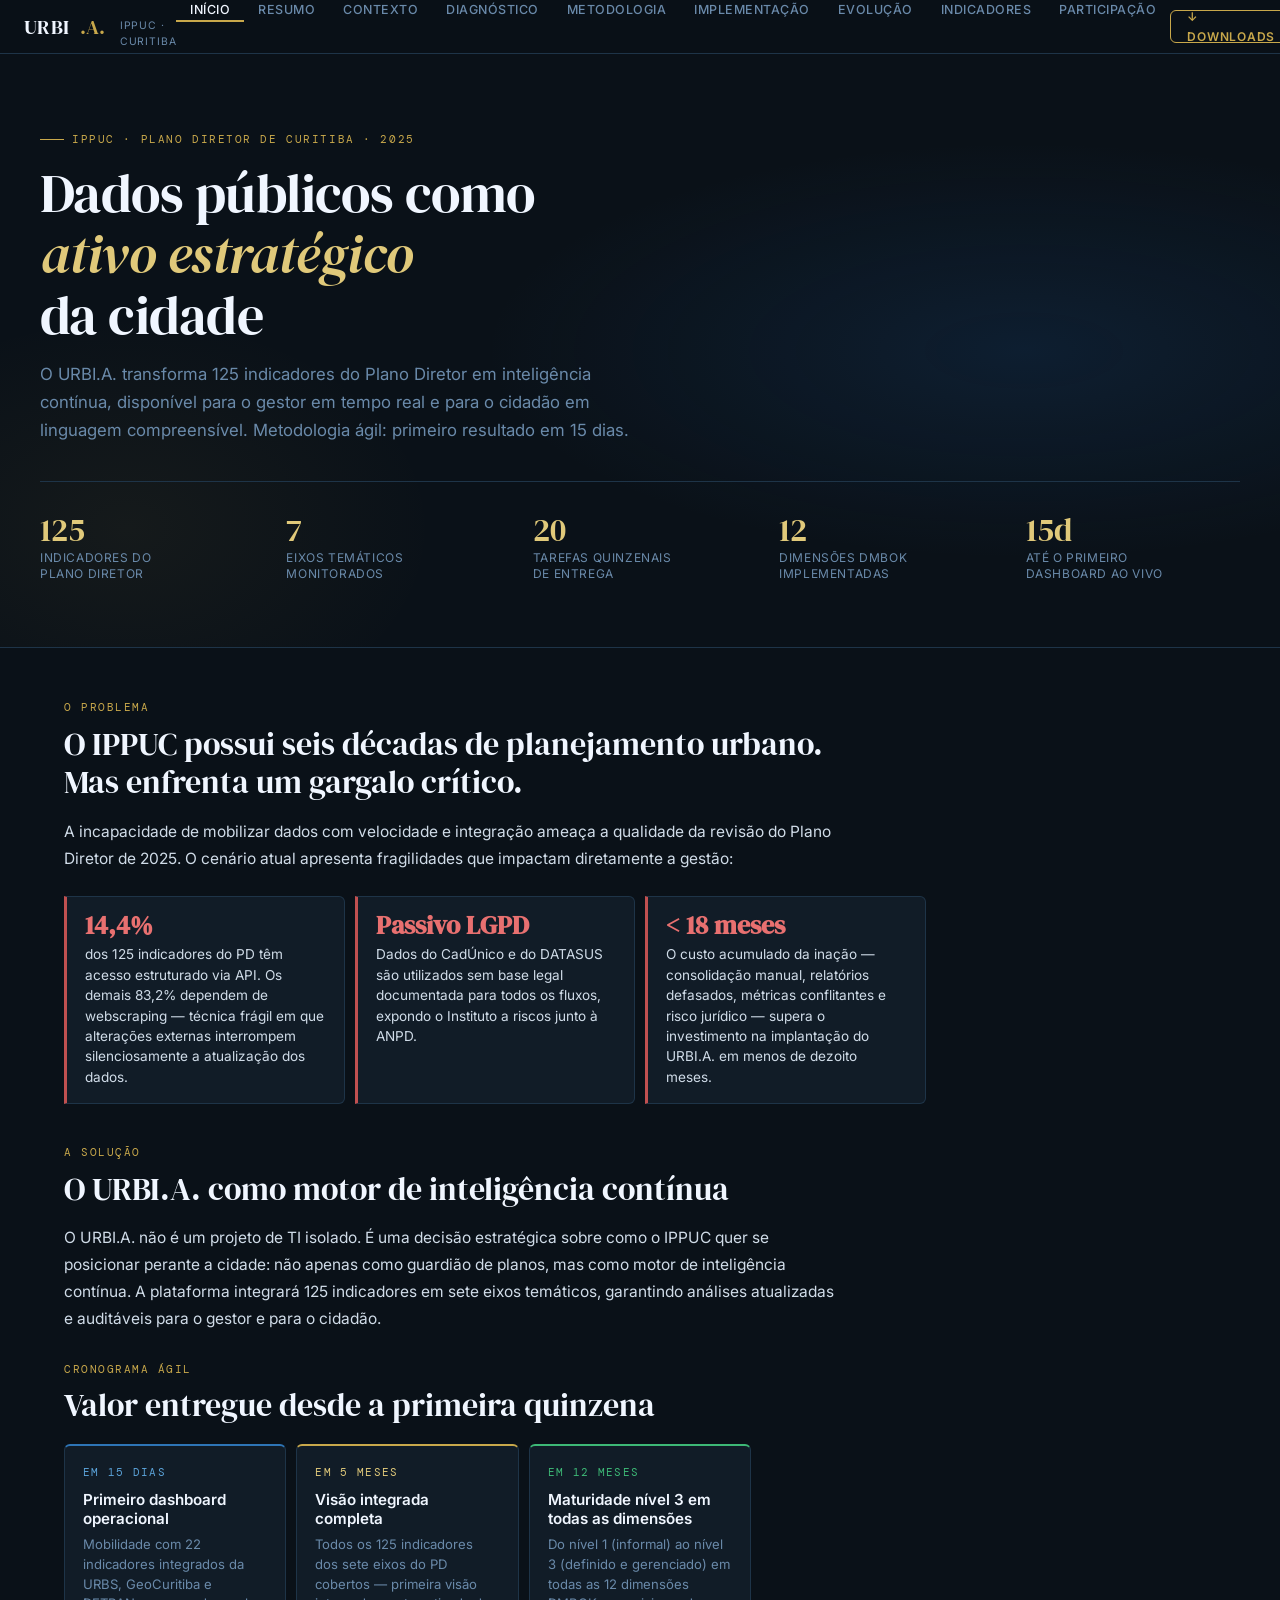
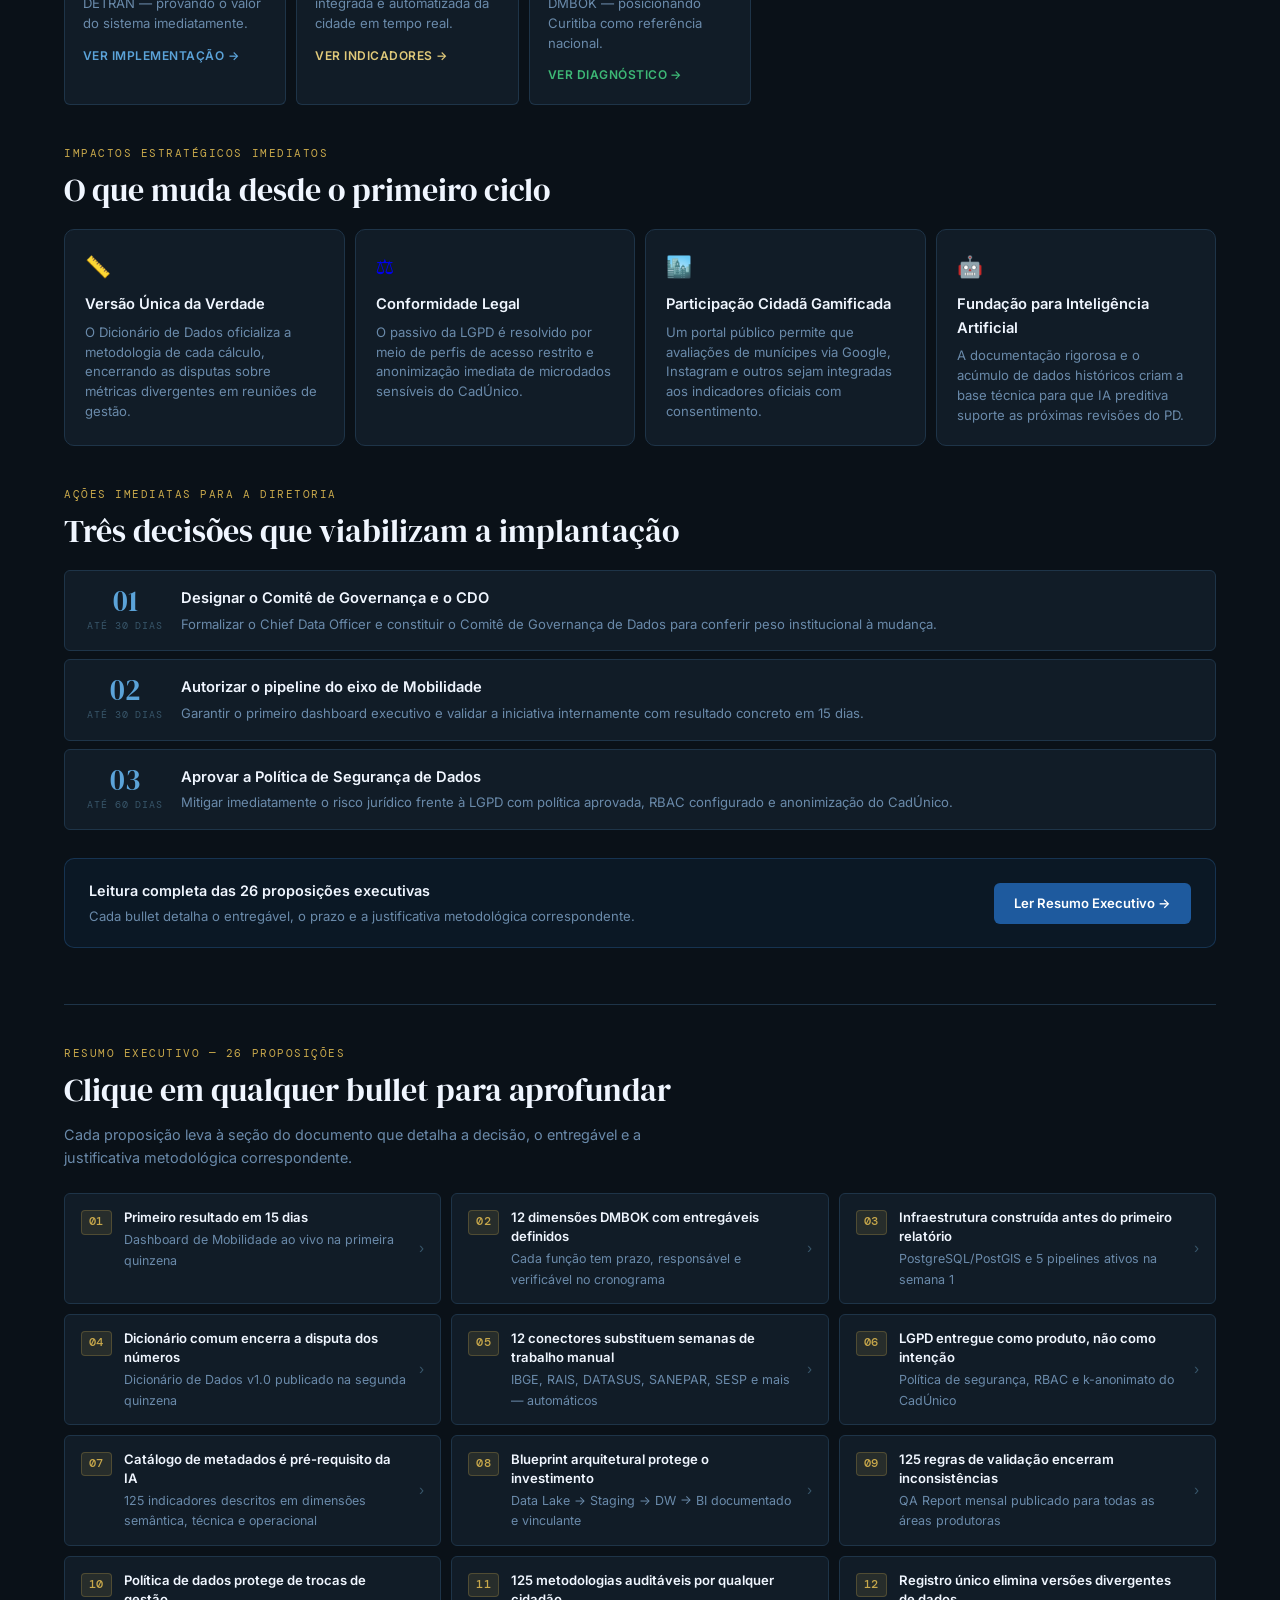
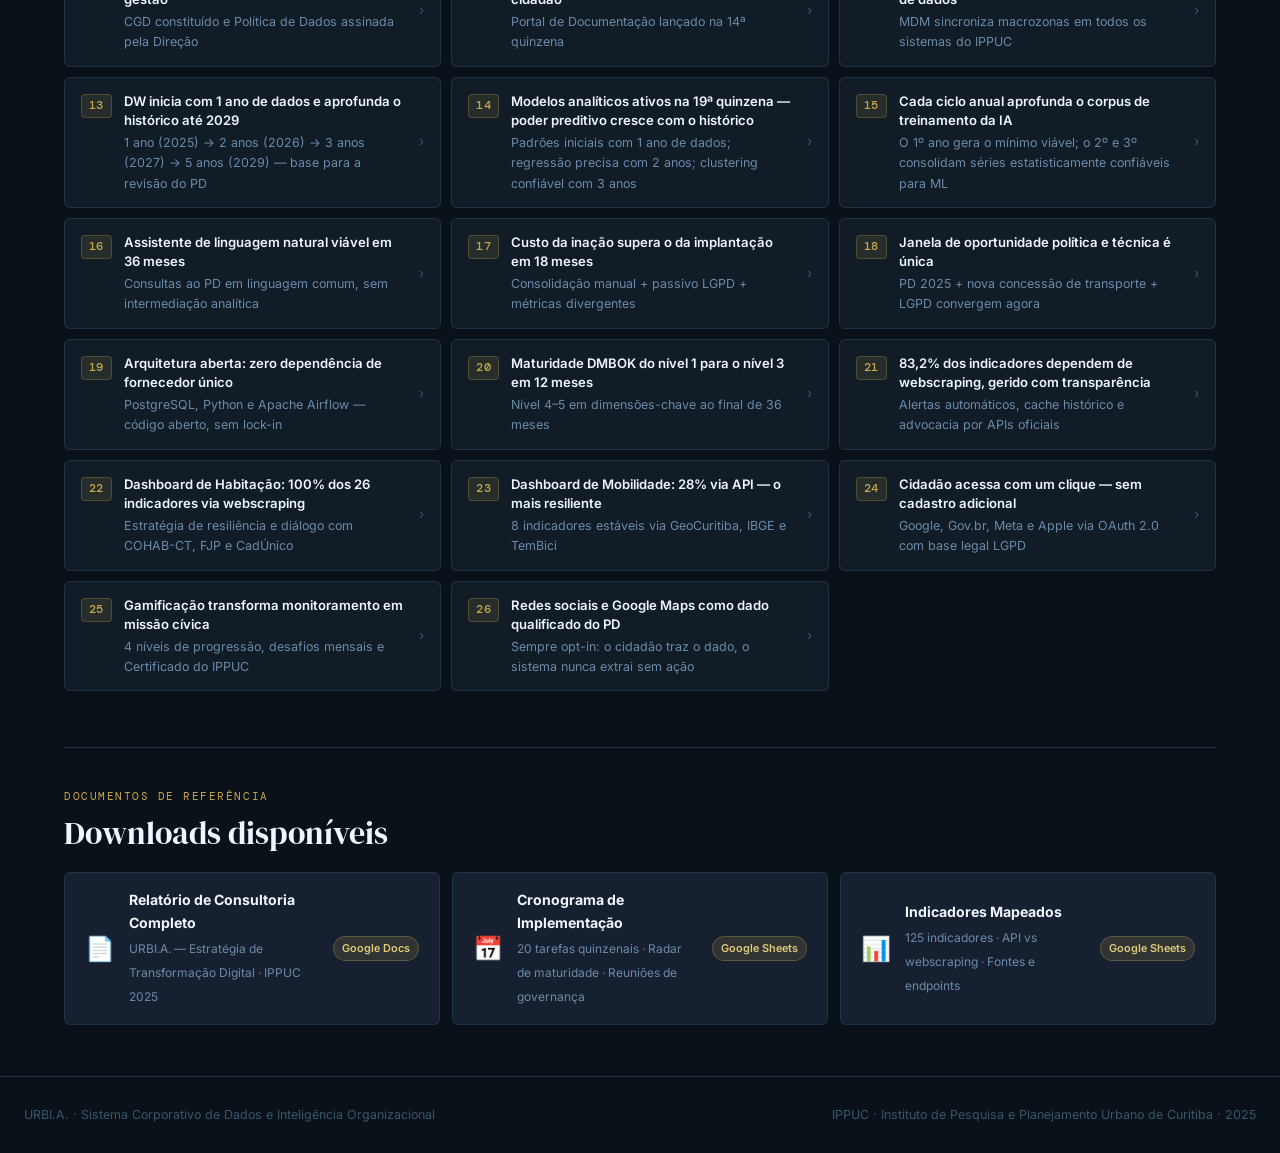
==== commit e7a56ef9: "Update index.html" ====
--- a/index.html
+++ b/index.html
@@ -194,6 +194,7 @@
     <li><a href="diagnostico.html">Diagnóstico</a></li>
     <li><a href="metodologia.html">Metodologia</a></li>
     <li><a href="implementacao.html">Implementação</a></li>
+    <li><a href="dashboards-evolucao.html">Evolução</a></li>
     <li><a href="indicadores.html">Indicadores</a></li>
     <li><a href="participacao.html">Participação</a></li>
   </ul>
@@ -223,68 +224,133 @@
 <!-- MAIN -->
 <main class="page">
 
-  <!-- SEÇÕES -->
+  <!-- EDITORIAL — substituiu "Navegação por capítulo" -->
   <section style="margin-bottom:56px">
-    <div class="sec-label">Navegação por capítulo</div>
-    <h2 class="sec-title">O que está documentado aqui</h2>
-    <div class="section-cards">
-      <a href="resumo-executivo.html" class="sec-card c-gold">
-        <div class="sec-card-num">Capítulo I</div>
-        <div class="sec-card-icon">🎯</div>
-        <div class="sec-card-title">Resumo Executivo</div>
-        <div class="sec-card-desc">26 proposições acionáveis sobre o URBI.A.: entregas, prazos, riscos mitigados e retorno. Leitura de 5 minutos para a Presidência e Diretorias.</div>
-        <div class="sec-card-cta">Ler resumo</div>
-      </a>
-      <a href="contextualizacao.html" class="sec-card c-blue">
-        <div class="sec-card-num">Capítulo II</div>
-        <div class="sec-card-icon">🏛️</div>
-        <div class="sec-card-title">Contextualização Estratégica</div>
-        <div class="sec-card-desc">Missão do IPPUC, cadeia de motivação ArchiMate e como o dado público protege o projeto de trocas de gestão política.</div>
-        <div class="sec-card-cta">Ver contexto</div>
-      </a>
-      <a href="diagnostico.html" class="sec-card c-amber">
-        <div class="sec-card-num">Capítulo III</div>
-        <div class="sec-card-icon">🔍</div>
-        <div class="sec-card-title">Diagnóstico de Maturidade</div>
-        <div class="sec-card-desc">Onde o IPPUC está hoje nas 12 dimensões DMBOK e o que isso custa operacionalmente. Radiografia dos 125 indicadores.</div>
-        <div class="sec-card-cta">Ver diagnóstico</div>
-      </a>
-      <a href="metodologia.html" class="sec-card c-blue">
-        <div class="sec-card-num">Capítulo IV</div>
-        <div class="sec-card-icon">📐</div>
-        <div class="sec-card-title">Fundamentação Metodológica</div>
-        <div class="sec-card-desc">DAMA-DMBOK, Pirâmide Aiken, Zachman Framework e ArchiMate: por que esses referenciais e como se complementam.</div>
-        <div class="sec-card-cta">Ver metodologia</div>
-      </a>
-      <a href="implementacao.html" class="sec-card c-green">
-        <div class="sec-card-num">Capítulo V</div>
-        <div class="sec-card-icon">⚙️</div>
-        <div class="sec-card-title">Painel de Implementação</div>
-        <div class="sec-card-desc">Cronograma interativo das 20 tarefas quinzenais, pirâmide Aiken animada, radar de maturidade DMBOK e diagramas de contexto.</div>
-        <div class="sec-card-cta">Abrir painel</div>
-      </a>
-      <a href="indicadores.html" class="sec-card c-amber">
-        <div class="sec-card-num">Capítulo VI</div>
-        <div class="sec-card-icon">📊</div>
-        <div class="sec-card-title">Radiografia dos Indicadores</div>
-        <div class="sec-card-desc">API vs webscraping por dashboard. Os 18 indicadores com acesso estável e a estratégia de resiliência para os 104 dependentes de extração automatizada.</div>
-        <div class="sec-card-cta">Ver indicadores</div>
-      </a>
-      <a href="participacao.html" class="sec-card c-green">
-        <div class="sec-card-num">Capítulo VII</div>
-        <div class="sec-card-icon">🏙️</div>
-        <div class="sec-card-title">Participação Cidadã</div>
-        <div class="sec-card-desc">Login com Google e Gov.br, comentários geo-referenciados, integração com Google Maps e redes sociais, gamificação e Modo Escola.</div>
-        <div class="sec-card-cta">Ver participação</div>
-      </a>
-      <a href="downloads.html" class="sec-card c-gold">
-        <div class="sec-card-num">Downloads</div>
-        <div class="sec-card-icon">📁</div>
-        <div class="sec-card-title">Documentos Completos</div>
-        <div class="sec-card-desc">Relatório completo de consultoria, cronograma de implementação e planilha de indicadores mapeados — todos disponíveis para download.</div>
-        <div class="sec-card-cta">Baixar documentos</div>
-      </a>
-    </div>
+
+    <!-- DIAGNÓSTICO -->
+    <div class="sec-label">O problema</div>
+    <h2 class="sec-title" style="margin-bottom:16px">O IPPUC possui seis décadas de planejamento urbano.<br>Mas enfrenta um gargalo crítico.</h2>
+    <p style="color:var(--text);font-size:.97rem;line-height:1.75;max-width:780px;margin-bottom:24px">
+      A incapacidade de mobilizar dados com velocidade e integração ameaça a qualidade da revisão do Plano Diretor de 2025. O cenário atual apresenta fragilidades que impactam diretamente a gestão:
+    </p>
+
+    <div style="display:grid;grid-template-columns:repeat(auto-fill,minmax(280px,1fr));gap:10px;margin-bottom:40px">
+      <div style="background:var(--ink2);border:1px solid var(--line);border-left:3px solid #c05050;border-radius:0 var(--r) var(--r) 0;padding:16px 18px">
+        <div style="font-size:1.6rem;font-weight:800;color:#e87070;font-family:var(--f-display);line-height:1;margin-bottom:6px">14,4%</div>
+        <div style="font-size:.85rem;color:var(--text);line-height:1.5">dos 125 indicadores do PD têm acesso estruturado via API. Os demais 83,2% dependem de webscraping — técnica frágil em que alterações externas interrompem silenciosamente a atualização dos dados.</div>
+      </div>
+      <div style="background:var(--ink2);border:1px solid var(--line);border-left:3px solid #c05050;border-radius:0 var(--r) var(--r) 0;padding:16px 18px">
+        <div style="font-size:1.6rem;font-weight:800;color:#e87070;font-family:var(--f-display);line-height:1;margin-bottom:6px">Passivo LGPD</div>
+        <div style="font-size:.85rem;color:var(--text);line-height:1.5">Dados do CadÚnico e do DATASUS são utilizados sem base legal documentada para todos os fluxos, expondo o Instituto a riscos junto à ANPD.</div>
+      </div>
+      <div style="background:var(--ink2);border:1px solid var(--line);border-left:3px solid #c05050;border-radius:0 var(--r) var(--r) 0;padding:16px 18px">
+        <div style="font-size:1.6rem;font-weight:800;color:#e87070;font-family:var(--f-display);line-height:1;margin-bottom:6px">&lt; 18 meses</div>
+        <div style="font-size:.85rem;color:var(--text);line-height:1.5">O custo acumulado da inação — consolidação manual, relatórios defasados, métricas conflitantes e risco jurídico — supera o investimento na implantação do URBI.A. em menos de dezoito meses.</div>
+      </div>
+    </div>
+
+    <!-- SOLUÇÃO -->
+    <div class="sec-label">A solução</div>
+    <h2 class="sec-title" style="margin-bottom:16px">O URBI.A. como motor de inteligência contínua</h2>
+    <p style="color:var(--text);font-size:.97rem;line-height:1.75;max-width:780px;margin-bottom:28px">
+      O URBI.A. não é um projeto de TI isolado. É uma decisão estratégica sobre como o IPPUC quer se posicionar perante a cidade: não apenas como guardião de planos, mas como motor de inteligência contínua. A plataforma integrará 125 indicadores em sete eixos temáticos, garantindo análises atualizadas e auditáveis para o gestor e para o cidadão.
+    </p>
+
+    <!-- CRONOGRAMA ÁGIL -->
+    <div class="sec-label">Cronograma ágil</div>
+    <h2 class="sec-title" style="margin-bottom:20px">Valor entregue desde a primeira quinzena</h2>
+    <div style="display:grid;grid-template-columns:repeat(auto-fill,minmax(220px,1fr));gap:10px;margin-bottom:40px">
+      <div style="background:var(--ink2);border:1px solid var(--line);border-top:2px solid var(--blue-l);border-radius:var(--r);padding:18px">
+        <div style="font-family:var(--f-mono);font-size:.68rem;letter-spacing:.12em;text-transform:uppercase;color:var(--blue-xl);margin-bottom:8px">Em 15 dias</div>
+        <div style="font-size:.95rem;font-weight:600;color:var(--white);margin-bottom:6px;line-height:1.3">Primeiro dashboard operacional</div>
+        <div style="font-size:.82rem;color:var(--text-muted);line-height:1.5">Mobilidade com 22 indicadores integrados da URBS, GeoCuritiba e DETRAN — provando o valor do sistema imediatamente.</div>
+        <a href="implementacao.html" style="display:inline-flex;align-items:center;gap:4px;margin-top:12px;font-size:.75rem;font-weight:600;color:var(--blue-xl);text-decoration:none;text-transform:uppercase;letter-spacing:.04em">Ver implementação →</a>
+      </div>
+      <div style="background:var(--ink2);border:1px solid var(--line);border-top:2px solid var(--gold);border-radius:var(--r);padding:18px">
+        <div style="font-family:var(--f-mono);font-size:.68rem;letter-spacing:.12em;text-transform:uppercase;color:var(--gold-l);margin-bottom:8px">Em 5 meses</div>
+        <div style="font-size:.95rem;font-weight:600;color:var(--white);margin-bottom:6px;line-height:1.3">Visão integrada completa</div>
+        <div style="font-size:.82rem;color:var(--text-muted);line-height:1.5">Todos os 125 indicadores dos sete eixos do PD cobertos — primeira visão integrada e automatizada da cidade em tempo real.</div>
+        <a href="indicadores.html" style="display:inline-flex;align-items:center;gap:4px;margin-top:12px;font-size:.75rem;font-weight:600;color:var(--gold-l);text-decoration:none;text-transform:uppercase;letter-spacing:.04em">Ver indicadores →</a>
+      </div>
+      <div style="background:var(--ink2);border:1px solid var(--line);border-top:2px solid var(--green-l);border-radius:var(--r);padding:18px">
+        <div style="font-family:var(--f-mono);font-size:.68rem;letter-spacing:.12em;text-transform:uppercase;color:var(--green-l);margin-bottom:8px">Em 12 meses</div>
+        <div style="font-size:.95rem;font-weight:600;color:var(--white);margin-bottom:6px;line-height:1.3">Maturidade nível 3 em todas as dimensões</div>
+        <div style="font-size:.82rem;color:var(--text-muted);line-height:1.5">Do nível 1 (informal) ao nível 3 (definido e gerenciado) em todas as 12 dimensões DMBOK — posicionando Curitiba como referência nacional.</div>
+        <a href="diagnostico.html" style="display:inline-flex;align-items:center;gap:4px;margin-top:12px;font-size:.75rem;font-weight:600;color:var(--green-l);text-decoration:none;text-transform:uppercase;letter-spacing:.04em">Ver diagnóstico →</a>
+      </div>
+    </div>
+
+    <!-- IMPACTOS -->
+    <div class="sec-label">Impactos estratégicos imediatos</div>
+    <h2 class="sec-title" style="margin-bottom:20px">O que muda desde o primeiro ciclo</h2>
+    <div style="display:grid;grid-template-columns:repeat(auto-fill,minmax(260px,1fr));gap:10px;margin-bottom:40px">
+      <a href="resumo-executivo.html#b04" style="background:var(--ink2);border:1px solid var(--line);border-radius:var(--r2);padding:20px;text-decoration:none;display:block;transition:border-color .2s,transform .2s" onmouseover="this.style.borderColor='var(--blue-l)';this.style.transform='translateY(-2px)'" onmouseout="this.style.borderColor='var(--line)';this.style.transform='none'">
+        <div style="font-size:1.3rem;margin-bottom:10px">📏</div>
+        <div style="font-size:.92rem;font-weight:600;color:var(--white);margin-bottom:6px">Versão Única da Verdade</div>
+        <div style="font-size:.82rem;color:var(--text-muted);line-height:1.5">O Dicionário de Dados oficializa a metodologia de cada cálculo, encerrando as disputas sobre métricas divergentes em reuniões de gestão.</div>
+      </a>
+      <a href="resumo-executivo.html#b06" style="background:var(--ink2);border:1px solid var(--line);border-radius:var(--r2);padding:20px;text-decoration:none;display:block;transition:border-color .2s,transform .2s" onmouseover="this.style.borderColor='var(--blue-l)';this.style.transform='translateY(-2px)'" onmouseout="this.style.borderColor='var(--line)';this.style.transform='none'">
+        <div style="font-size:1.3rem;margin-bottom:10px">⚖️</div>
+        <div style="font-size:.92rem;font-weight:600;color:var(--white);margin-bottom:6px">Conformidade Legal</div>
+        <div style="font-size:.82rem;color:var(--text-muted);line-height:1.5">O passivo da LGPD é resolvido por meio de perfis de acesso restrito e anonimização imediata de microdados sensíveis do CadÚnico.</div>
+      </a>
+      <a href="participacao.html" style="background:var(--ink2);border:1px solid var(--line);border-radius:var(--r2);padding:20px;text-decoration:none;display:block;transition:border-color .2s,transform .2s" onmouseover="this.style.borderColor='var(--blue-l)';this.style.transform='translateY(-2px)'" onmouseout="this.style.borderColor='var(--line)';this.style.transform='none'">
+        <div style="font-size:1.3rem;margin-bottom:10px">🏙️</div>
+        <div style="font-size:.92rem;font-weight:600;color:var(--white);margin-bottom:6px">Participação Cidadã Gamificada</div>
+        <div style="font-size:.82rem;color:var(--text-muted);line-height:1.5">Um portal público permite que avaliações de munícipes via Google, Instagram e outros sejam integradas aos indicadores oficiais com consentimento.</div>
+      </a>
+      <a href="resumo-executivo.html#b15" style="background:var(--ink2);border:1px solid var(--line);border-radius:var(--r2);padding:20px;text-decoration:none;display:block;transition:border-color .2s,transform .2s" onmouseover="this.style.borderColor='var(--blue-l)';this.style.transform='translateY(-2px)'" onmouseout="this.style.borderColor='var(--line)';this.style.transform='none'">
+        <div style="font-size:1.3rem;margin-bottom:10px">🤖</div>
+        <div style="font-size:.92rem;font-weight:600;color:var(--white);margin-bottom:6px">Fundação para Inteligência Artificial</div>
+        <div style="font-size:.82rem;color:var(--text-muted);line-height:1.5">A documentação rigorosa e o acúmulo de dados históricos criam a base técnica para que IA preditiva suporte as próximas revisões do PD.</div>
+      </a>
+    </div>
+
+    <!-- RECOMENDAÇÕES -->
+    <div class="sec-label">Ações imediatas para a diretoria</div>
+    <h2 class="sec-title" style="margin-bottom:20px">Três decisões que viabilizam a implantação</h2>
+    <div style="display:flex;flex-direction:column;gap:8px;margin-bottom:8px">
+      <div style="display:grid;grid-template-columns:80px 1fr;gap:16px;align-items:start;background:var(--ink2);border:1px solid var(--line);border-radius:var(--r);padding:16px 20px">
+        <div style="text-align:center">
+          <div style="font-family:var(--f-display);font-size:1.8rem;color:var(--blue-xl);line-height:1">01</div>
+          <div style="font-family:var(--f-mono);font-size:.65rem;color:var(--text-dim);text-transform:uppercase;letter-spacing:.08em;margin-top:2px">Até 30 dias</div>
+        </div>
+        <div>
+          <div style="font-size:.92rem;font-weight:600;color:var(--white);margin-bottom:4px">Designar o Comitê de Governança e o CDO</div>
+          <div style="font-size:.82rem;color:var(--text-muted);line-height:1.5">Formalizar o Chief Data Officer e constituir o Comitê de Governança de Dados para conferir peso institucional à mudança.</div>
+        </div>
+      </div>
+      <div style="display:grid;grid-template-columns:80px 1fr;gap:16px;align-items:start;background:var(--ink2);border:1px solid var(--line);border-radius:var(--r);padding:16px 20px">
+        <div style="text-align:center">
+          <div style="font-family:var(--f-display);font-size:1.8rem;color:var(--blue-xl);line-height:1">02</div>
+          <div style="font-family:var(--f-mono);font-size:.65rem;color:var(--text-dim);text-transform:uppercase;letter-spacing:.08em;margin-top:2px">Até 30 dias</div>
+        </div>
+        <div>
+          <div style="font-size:.92rem;font-weight:600;color:var(--white);margin-bottom:4px">Autorizar o pipeline do eixo de Mobilidade</div>
+          <div style="font-size:.82rem;color:var(--text-muted);line-height:1.5">Garantir o primeiro dashboard executivo e validar a iniciativa internamente com resultado concreto em 15 dias.</div>
+        </div>
+      </div>
+      <div style="display:grid;grid-template-columns:80px 1fr;gap:16px;align-items:start;background:var(--ink2);border:1px solid var(--line);border-radius:var(--r);padding:16px 20px">
+        <div style="text-align:center">
+          <div style="font-family:var(--f-display);font-size:1.8rem;color:var(--blue-xl);line-height:1">03</div>
+          <div style="font-family:var(--f-mono);font-size:.65rem;color:var(--text-dim);text-transform:uppercase;letter-spacing:.08em;margin-top:2px">Até 60 dias</div>
+        </div>
+        <div>
+          <div style="font-size:.92rem;font-weight:600;color:var(--white);margin-bottom:4px">Aprovar a Política de Segurança de Dados</div>
+          <div style="font-size:.82rem;color:var(--text-muted);line-height:1.5">Mitigar imediatamente o risco jurídico frente à LGPD com política aprovada, RBAC configurado e anonimização do CadÚnico.</div>
+        </div>
+      </div>
+    </div>
+
+    <!-- LINK PARA APROFUNDAR -->
+    <div style="margin-top:28px;padding:20px 24px;background:rgba(30,90,158,.1);border:1px solid rgba(46,117,182,.3);border-radius:var(--r2);display:flex;align-items:center;justify-content:space-between;flex-wrap:wrap;gap:16px">
+      <div>
+        <div style="font-size:.9rem;font-weight:600;color:var(--white);margin-bottom:4px">Leitura completa das 26 proposições executivas</div>
+        <div style="font-size:.82rem;color:var(--text-muted)">Cada bullet detalha o entregável, o prazo e a justificativa metodológica correspondente.</div>
+      </div>
+      <a href="resumo-executivo.html" style="display:inline-flex;align-items:center;gap:6px;padding:10px 20px;background:var(--blue);color:#fff;border-radius:var(--r);font-size:.82rem;font-weight:600;text-decoration:none;white-space:nowrap;transition:background .2s" onmouseover="this.style.background='var(--blue-l)'" onmouseout="this.style.background='var(--blue)'">Ler Resumo Executivo →</a>
+    </div>
+
   </section>
 
   <div class="div reveal"></div>
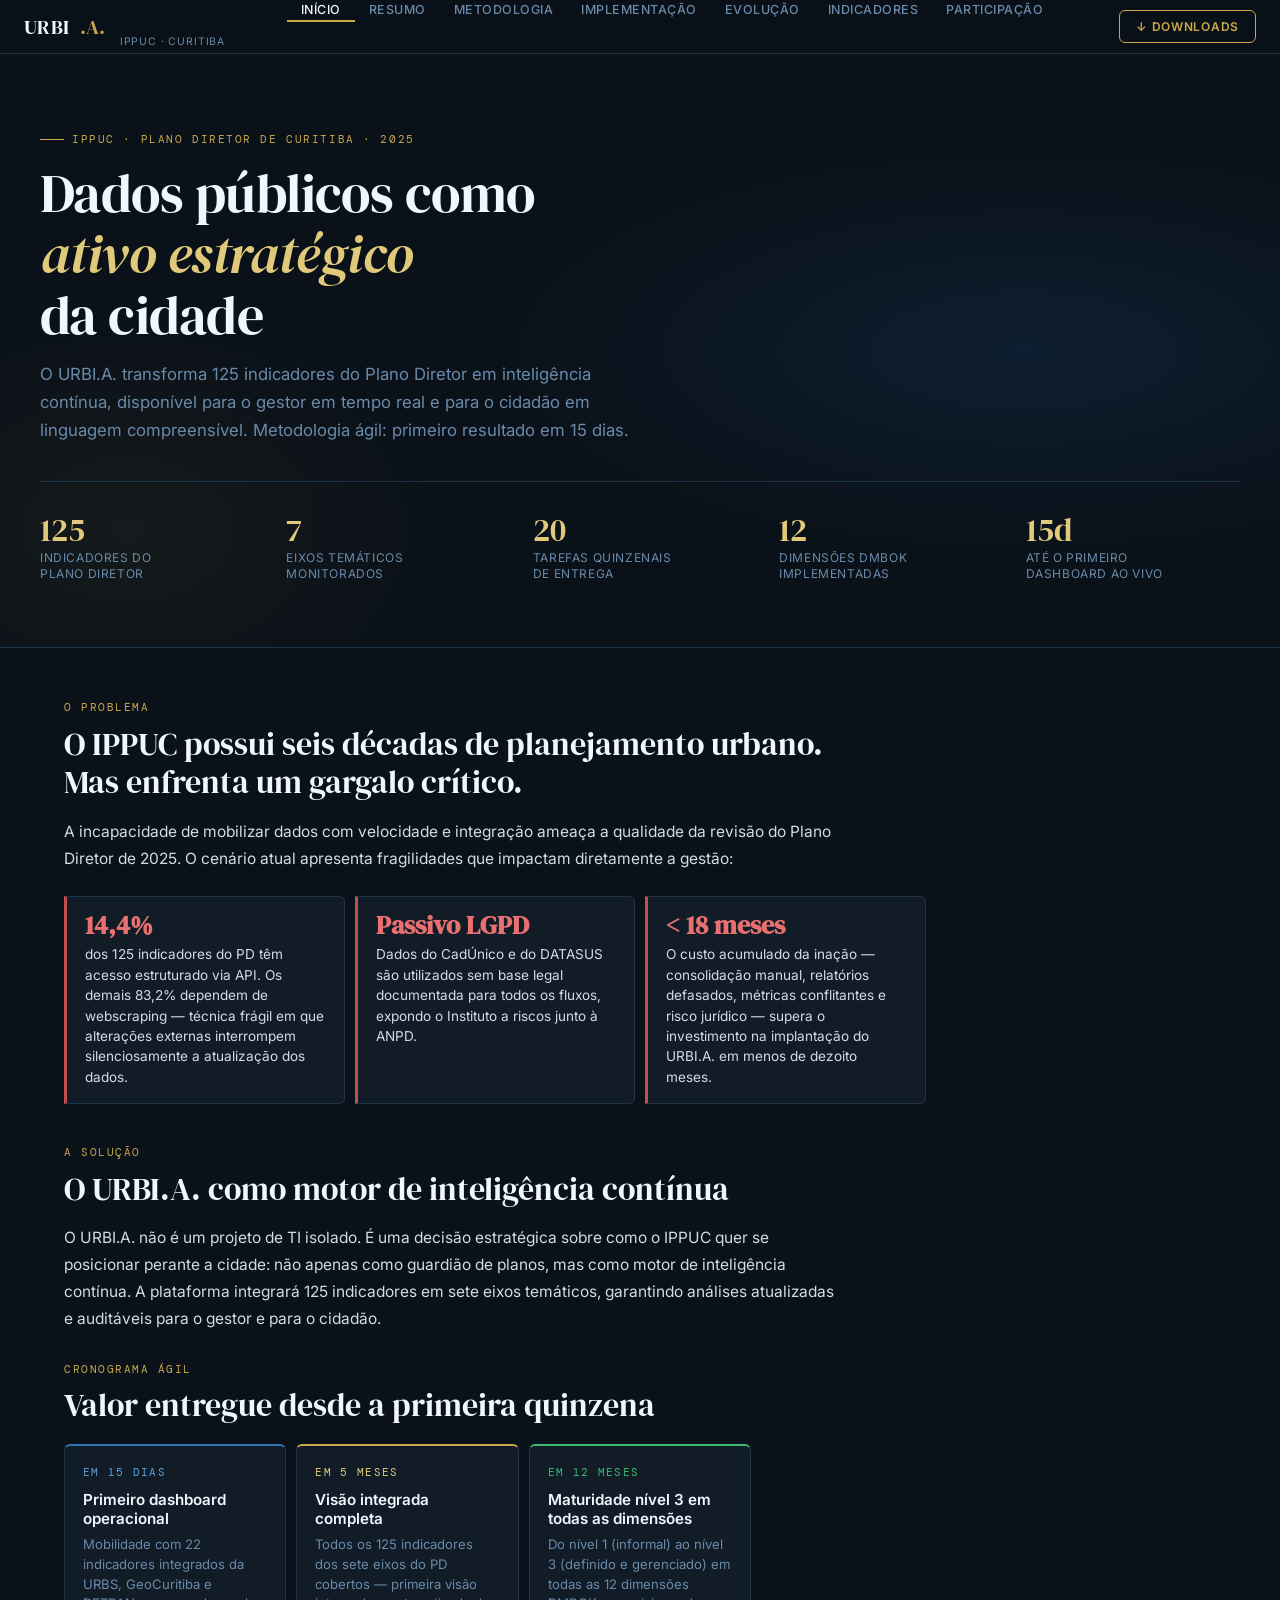
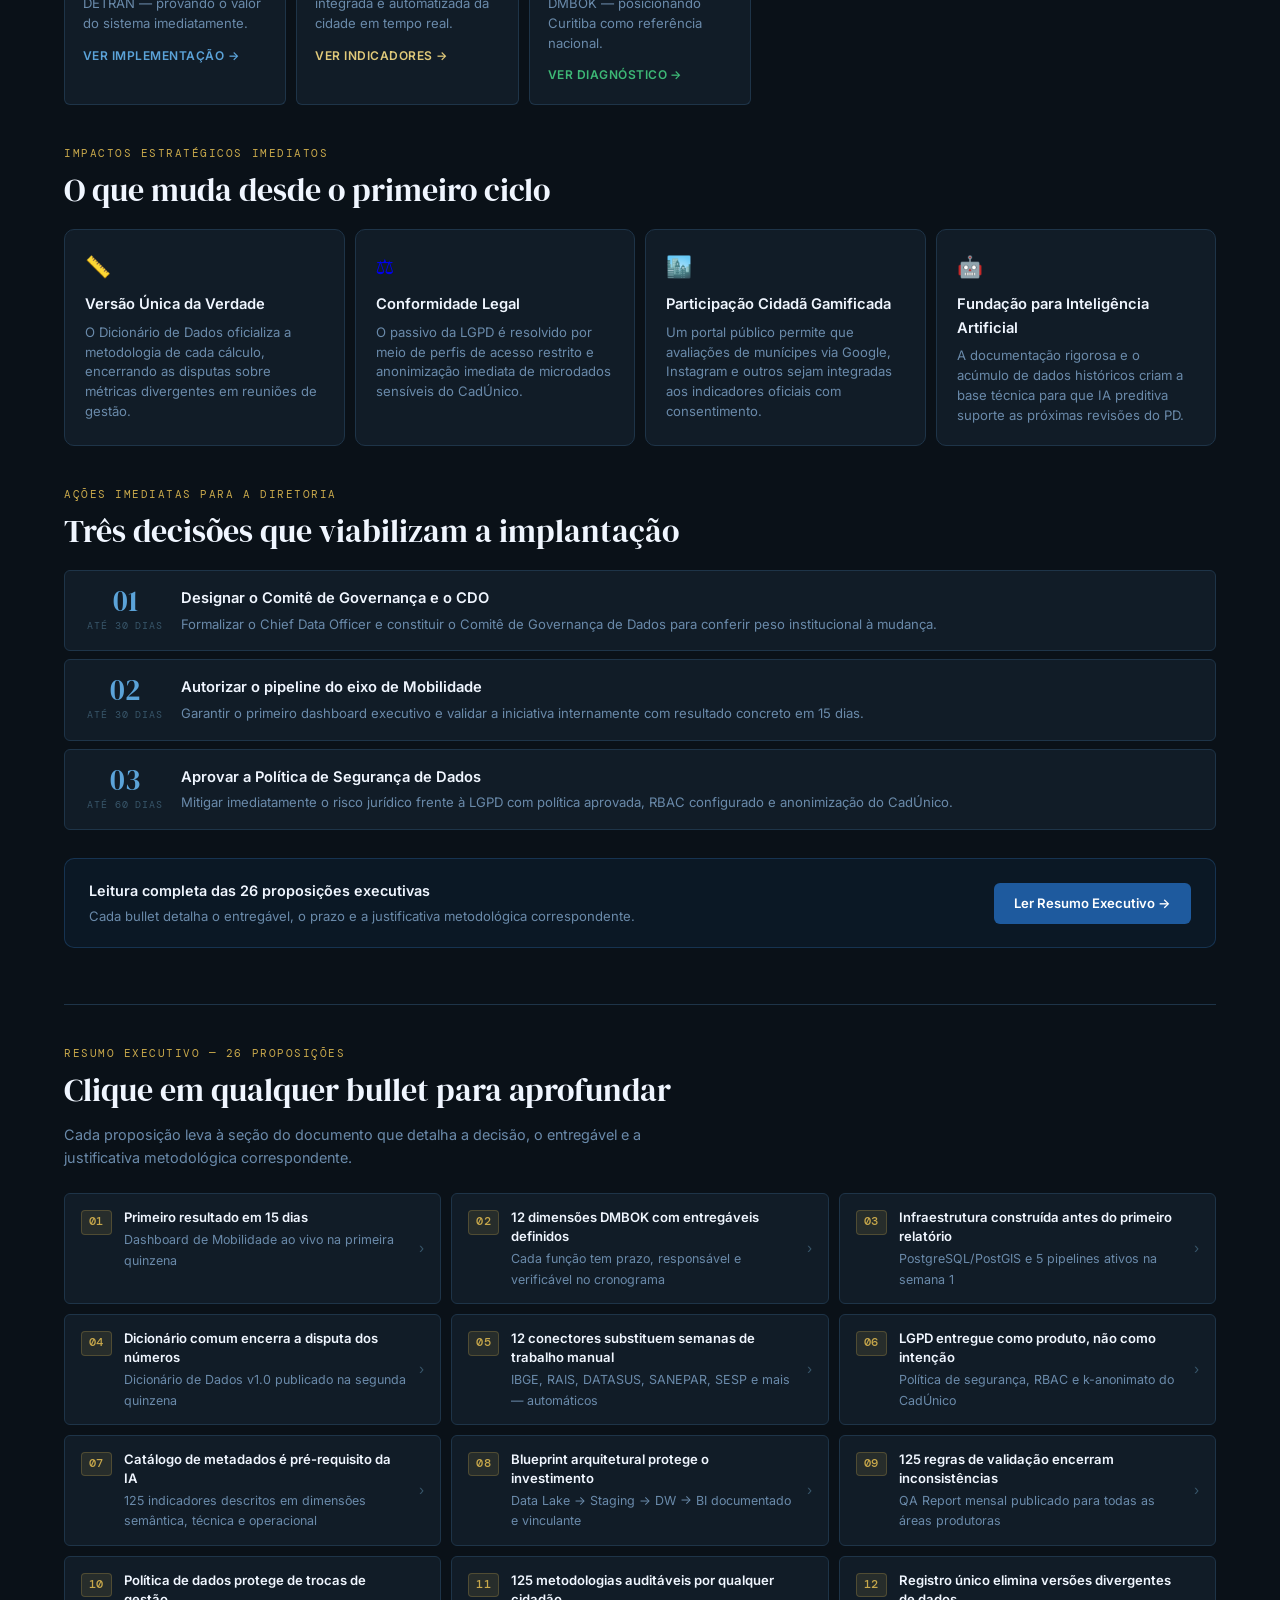
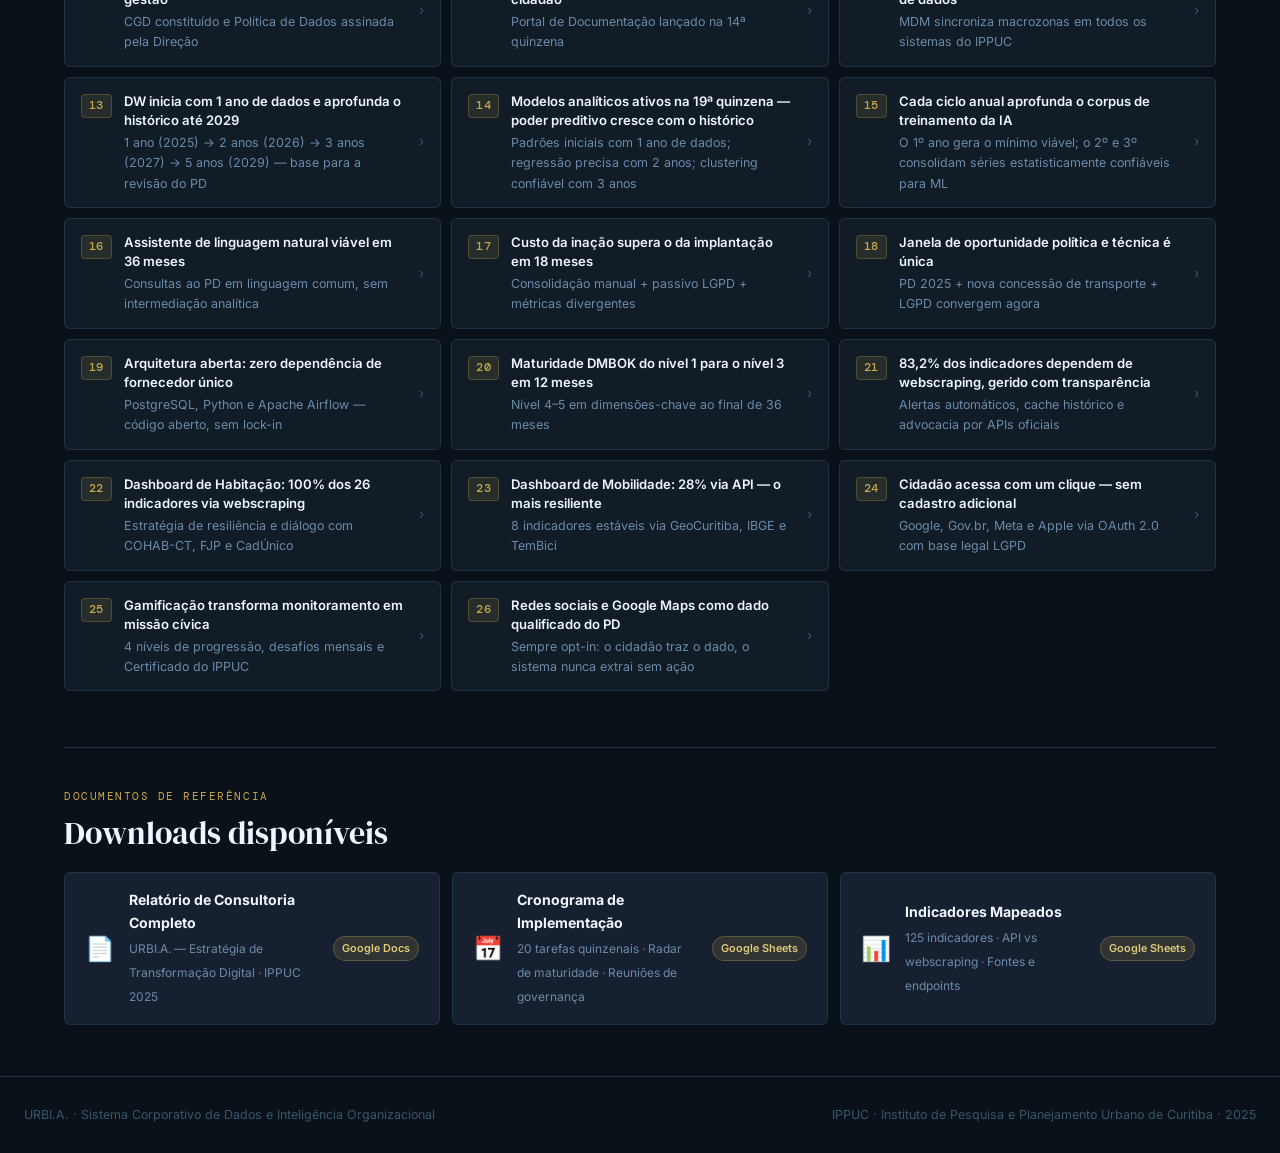
==== commit 543284a8: "Update index.html" ====
--- a/index.html
+++ b/index.html
@@ -190,8 +190,6 @@
   <ul class="nav-links">
     <li><a href="index.html" class="active">Início</a></li>
     <li><a href="resumo-executivo.html">Resumo</a></li>
-    <li><a href="contextualizacao.html">Contexto</a></li>
-    <li><a href="diagnostico.html">Diagnóstico</a></li>
     <li><a href="metodologia.html">Metodologia</a></li>
     <li><a href="implementacao.html">Implementação</a></li>
     <li><a href="dashboards-evolucao.html">Evolução</a></li>
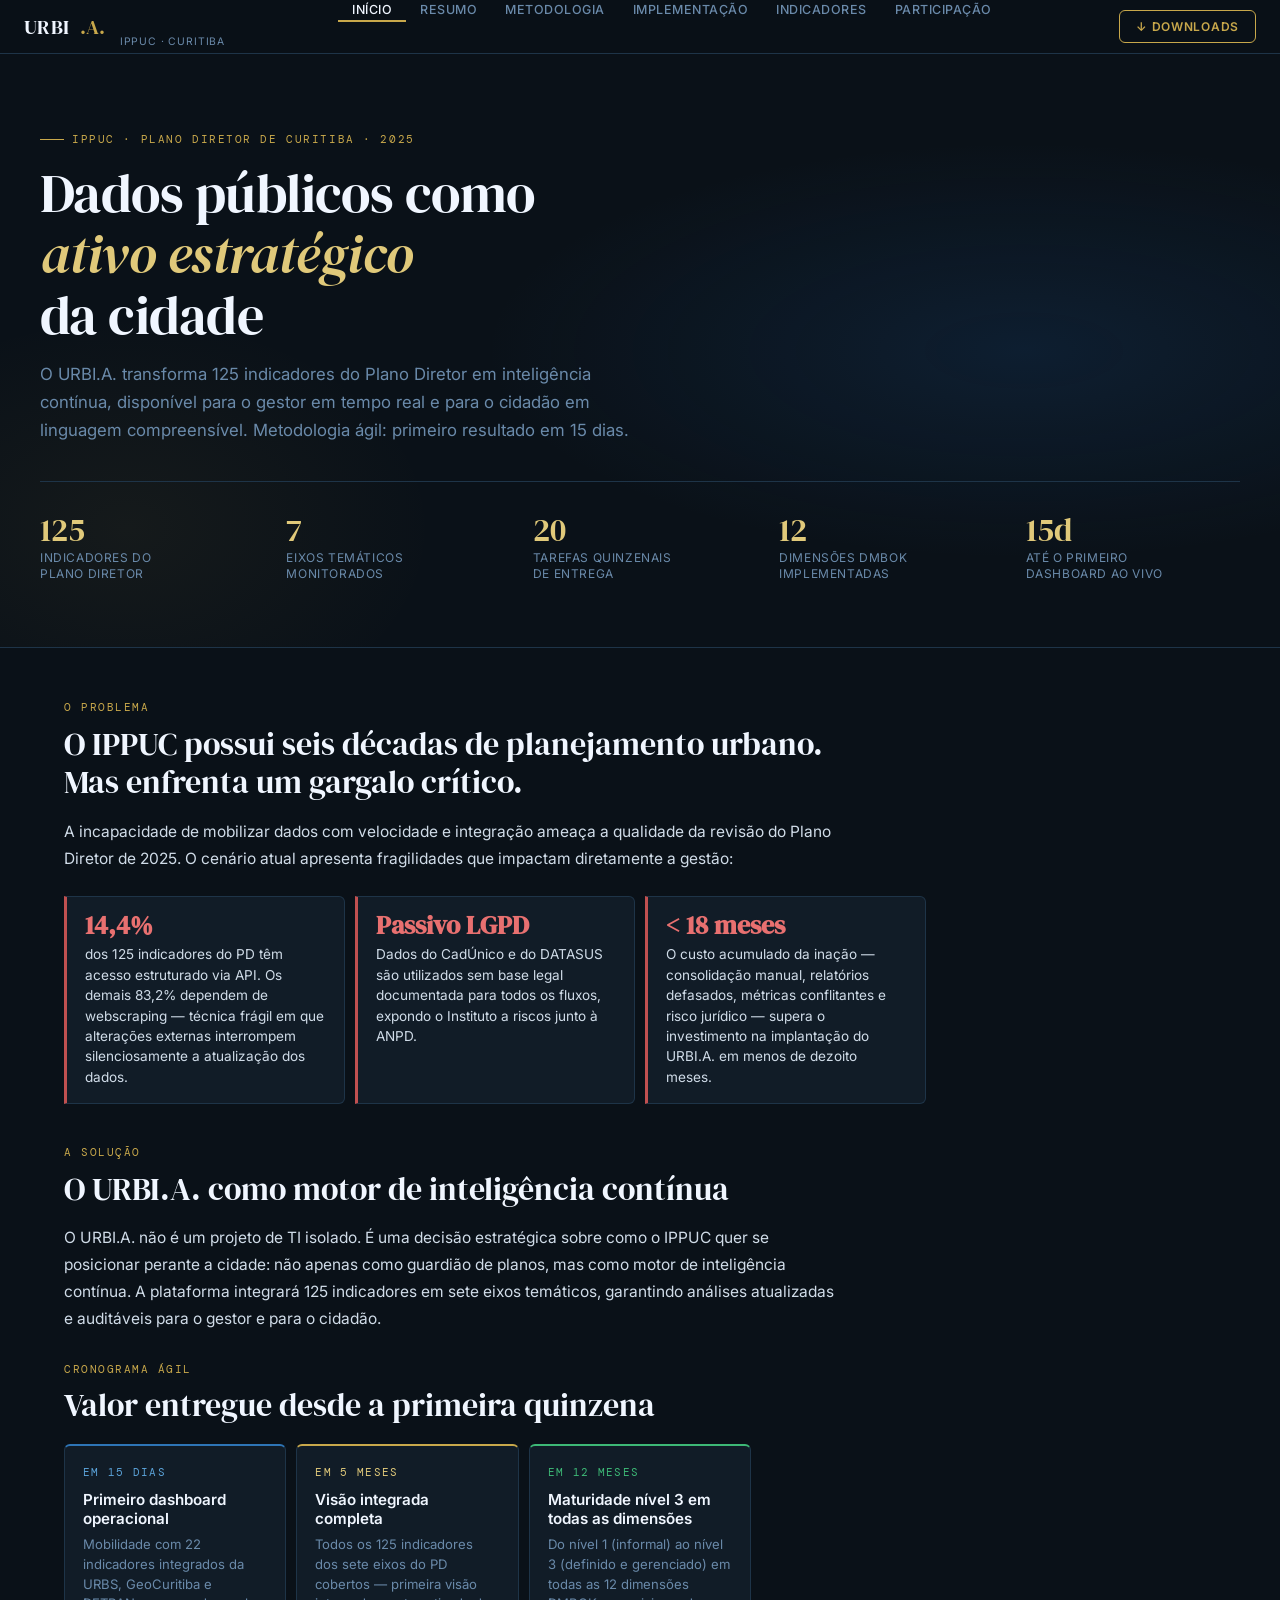
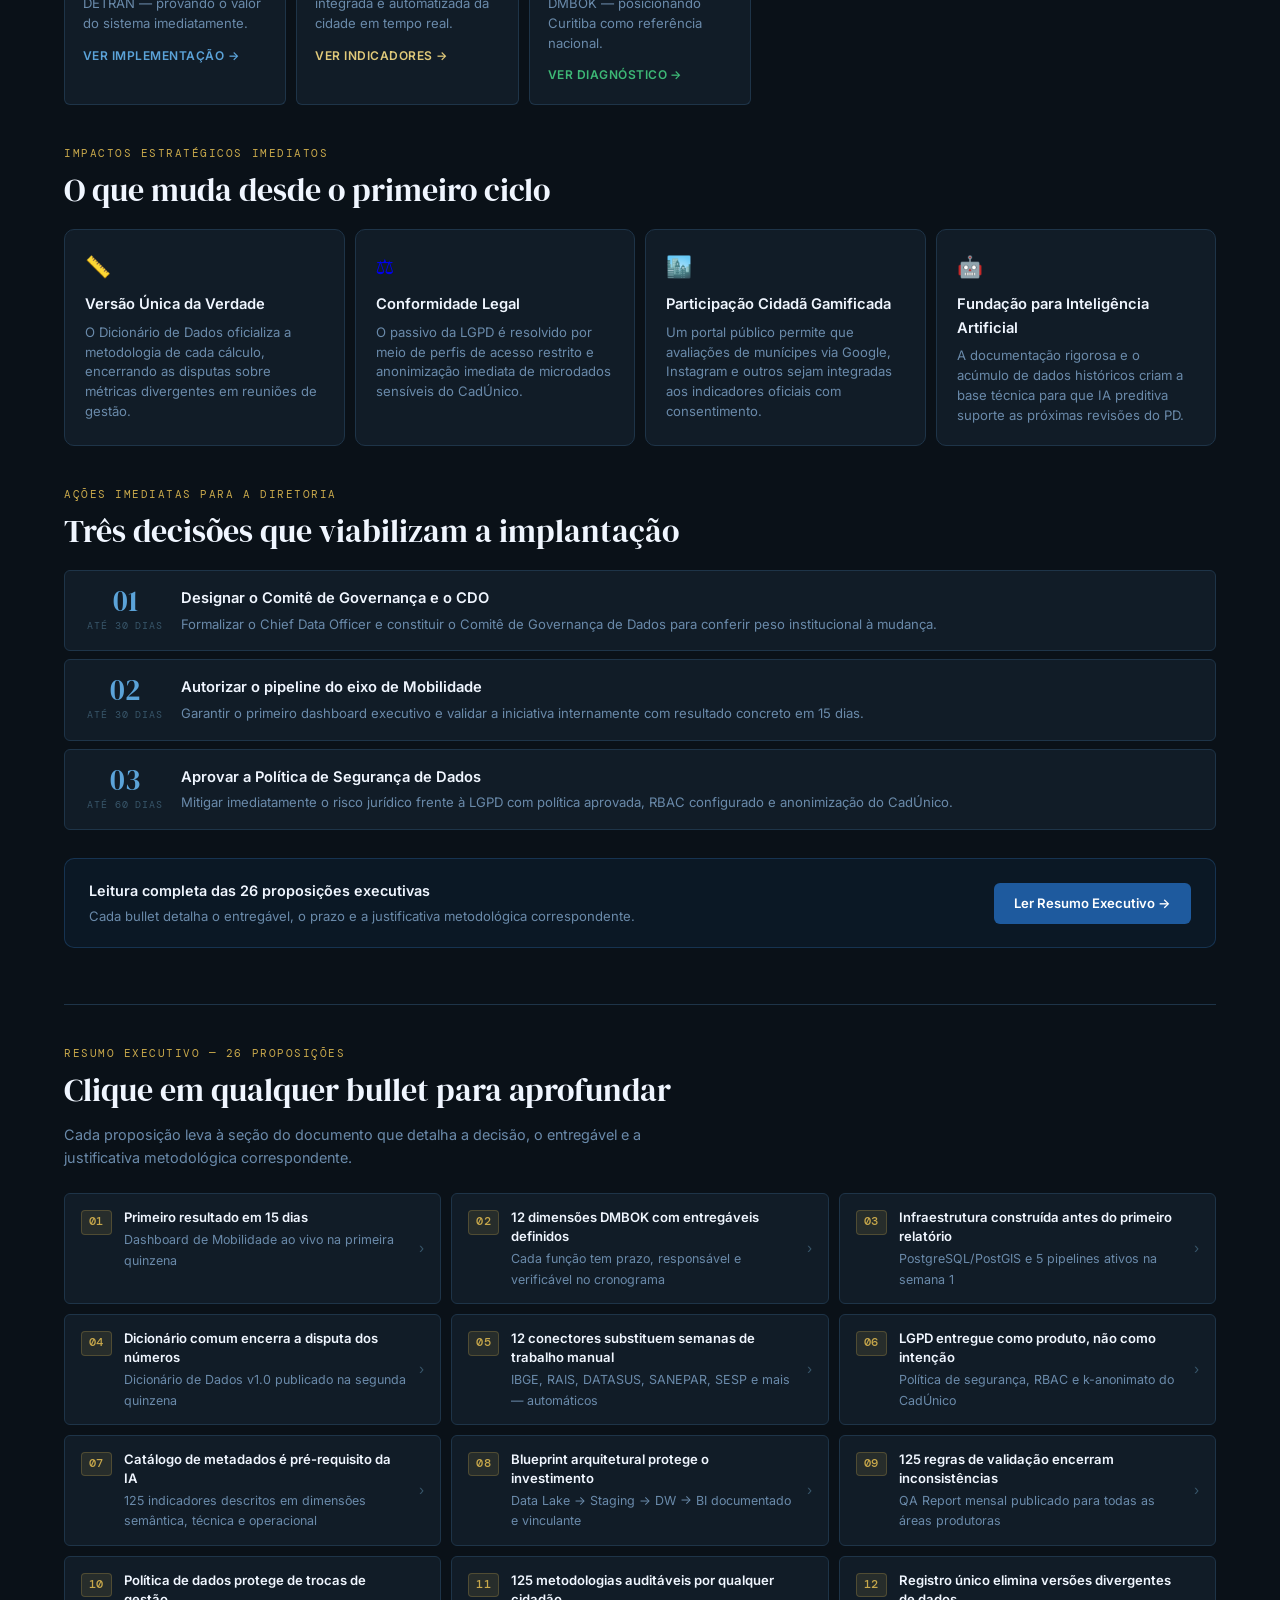
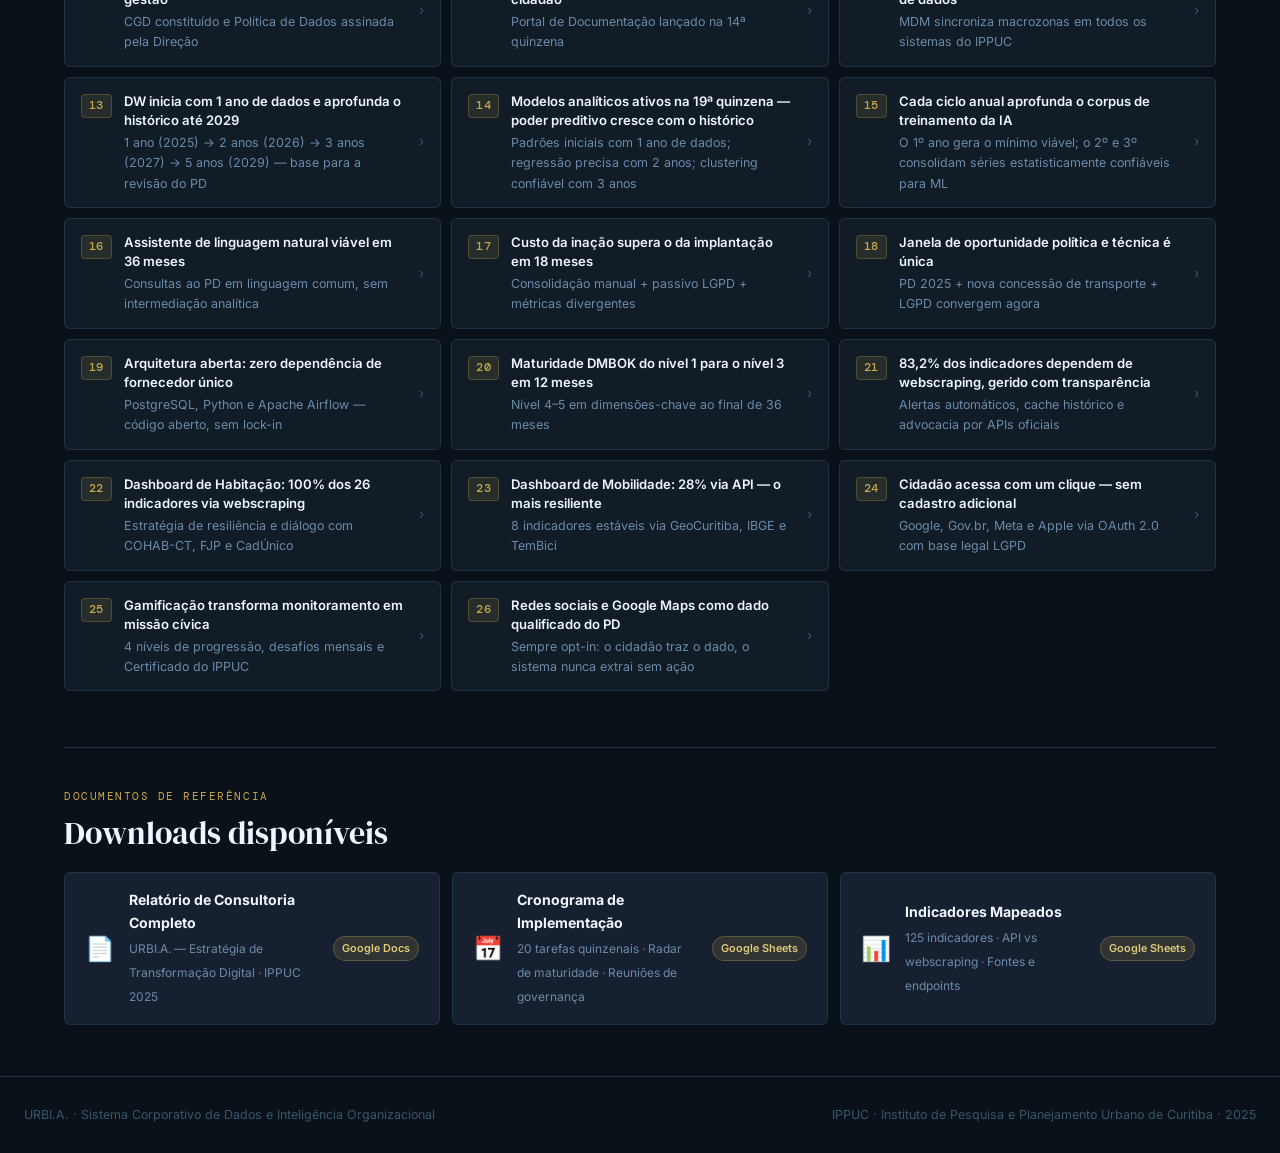
==== commit d7c6dc6d: "Update index.html" ====
--- a/index.html
+++ b/index.html
@@ -192,7 +192,6 @@
     <li><a href="resumo-executivo.html">Resumo</a></li>
     <li><a href="metodologia.html">Metodologia</a></li>
     <li><a href="implementacao.html">Implementação</a></li>
-    <li><a href="dashboards-evolucao.html">Evolução</a></li>
     <li><a href="indicadores.html">Indicadores</a></li>
     <li><a href="participacao.html">Participação</a></li>
   </ul>
--- a/style.css
+++ b/style.css
@@ -29,7 +29,6 @@
   --r:          6px;
   --r2:         10px;
   --gap:        clamp(12px, 2vw, 24px);
-  --gap-xs:     6px; /* Nova variável para espaçamentos ultra-compactos */
   --page-max:   1200px;
 
   --f-display:  'DM Serif Display', Georgia, serif;
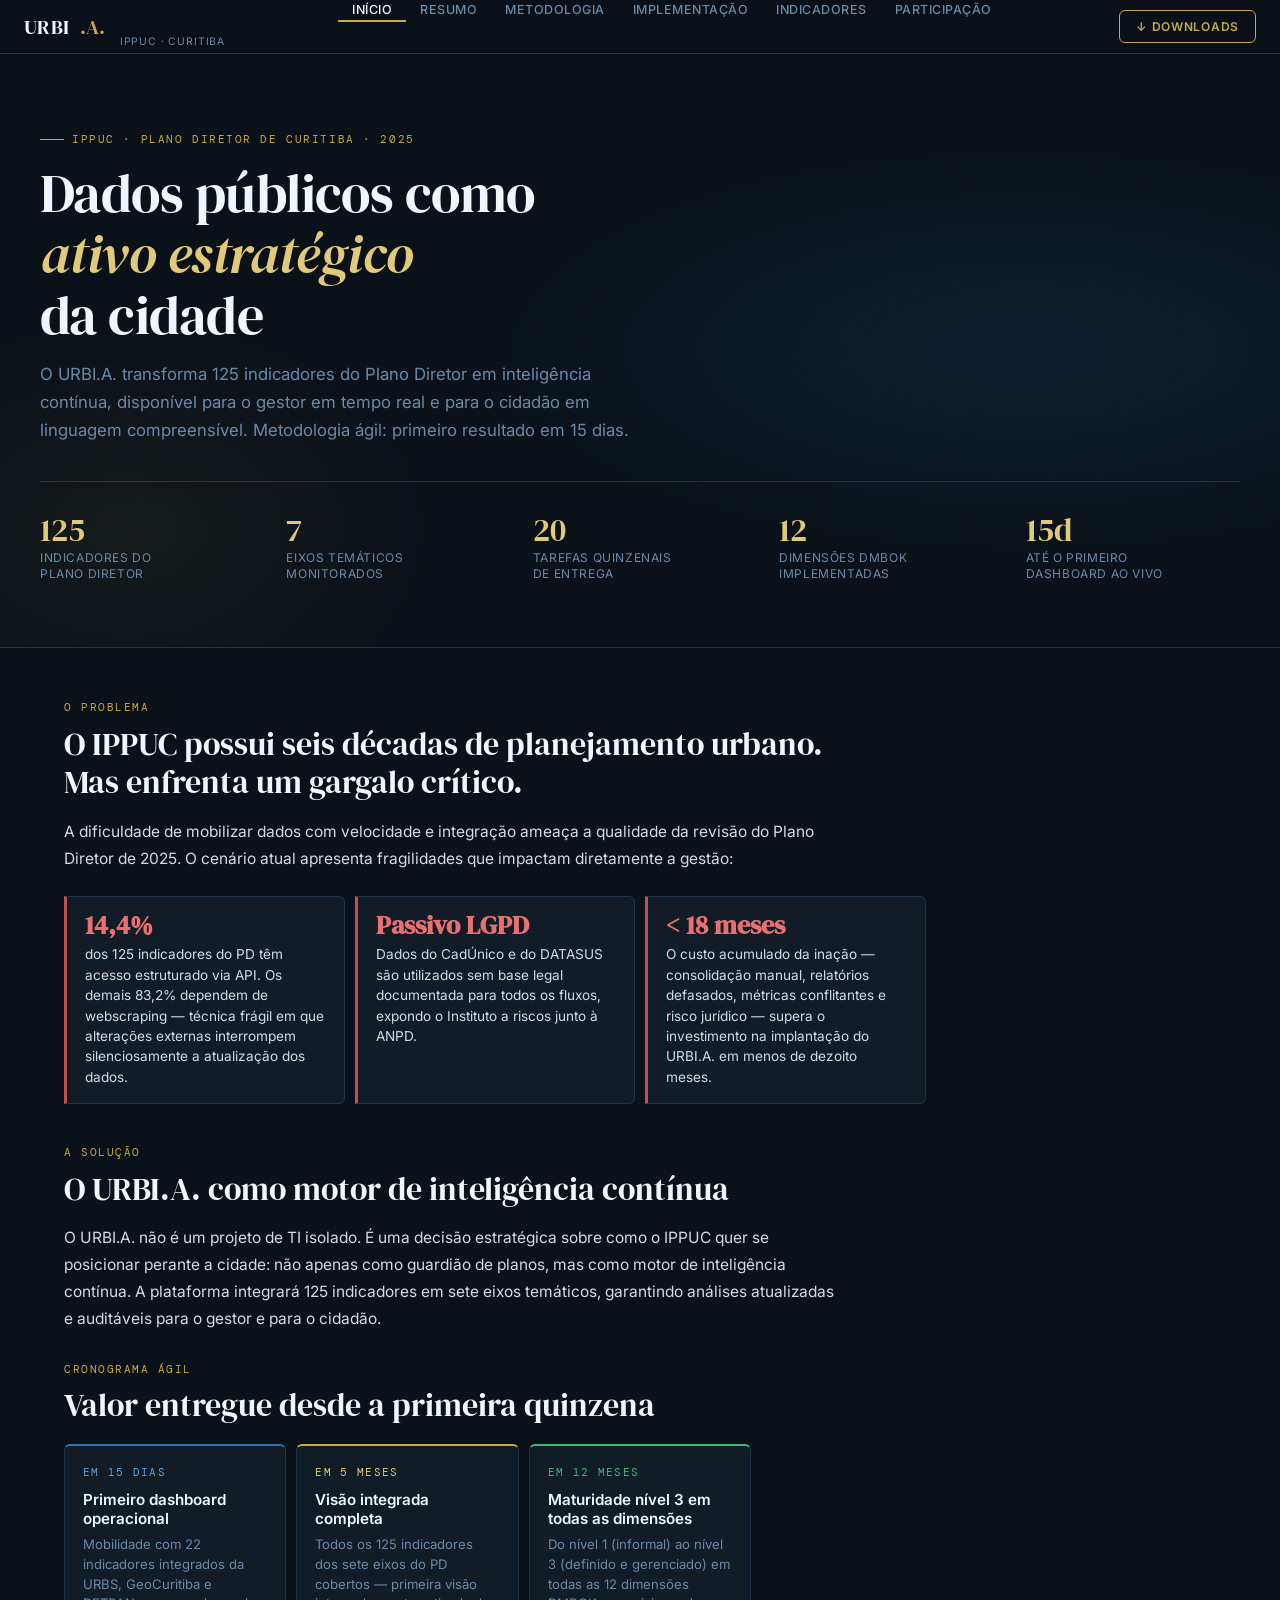
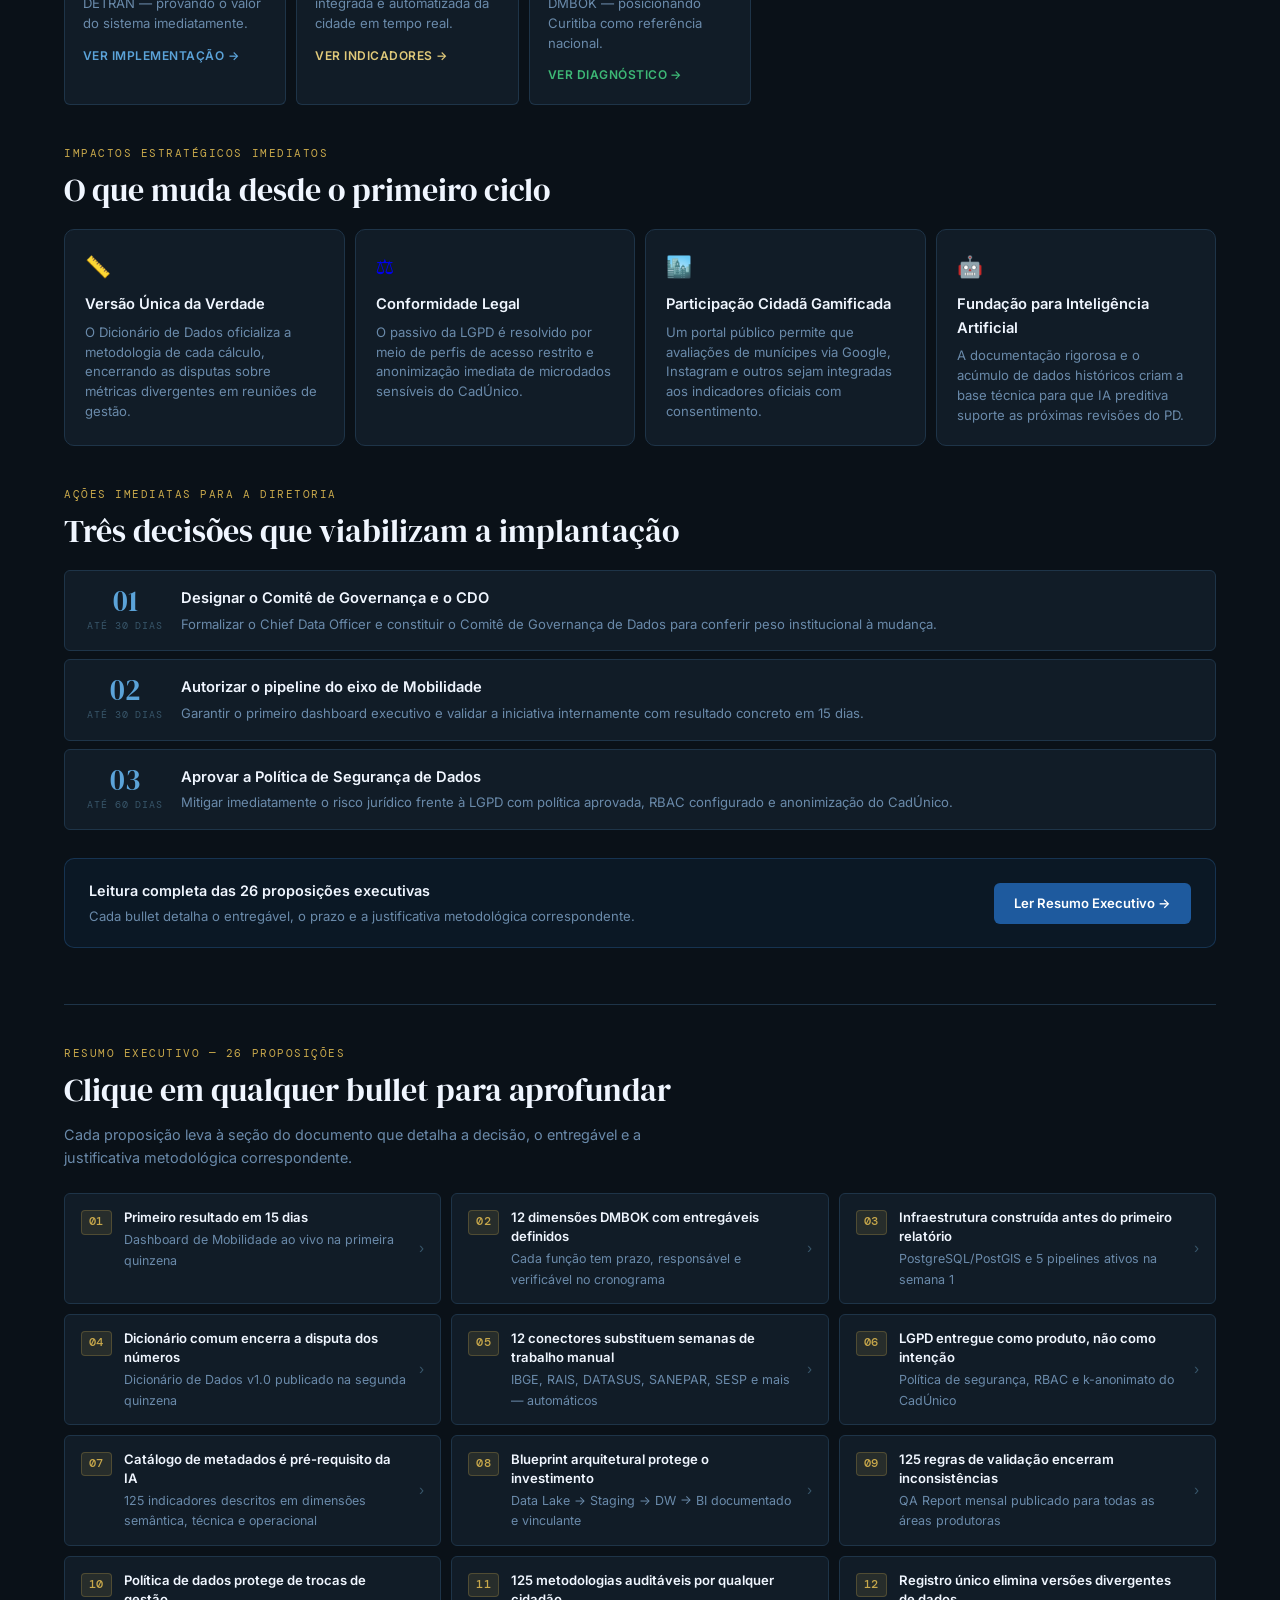
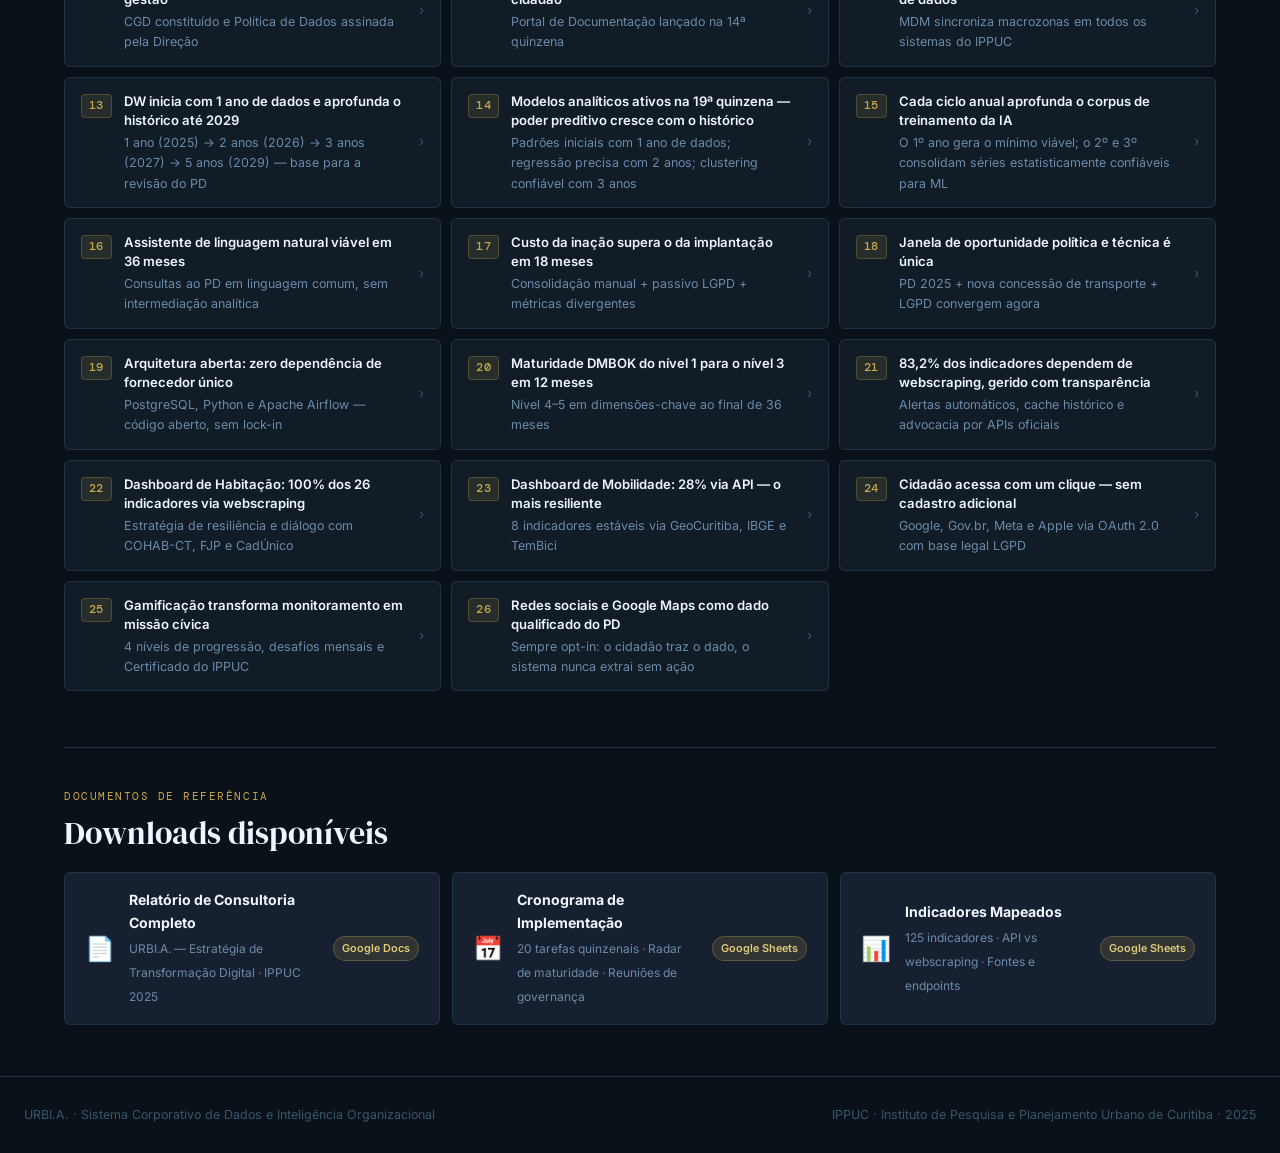
==== commit 07c216bf: "Update index.html" ====
--- a/index.html
+++ b/index.html
@@ -228,7 +228,7 @@
     <div class="sec-label">O problema</div>
     <h2 class="sec-title" style="margin-bottom:16px">O IPPUC possui seis décadas de planejamento urbano.<br>Mas enfrenta um gargalo crítico.</h2>
     <p style="color:var(--text);font-size:.97rem;line-height:1.75;max-width:780px;margin-bottom:24px">
-      A incapacidade de mobilizar dados com velocidade e integração ameaça a qualidade da revisão do Plano Diretor de 2025. O cenário atual apresenta fragilidades que impactam diretamente a gestão:
+      A dificuldade de mobilizar dados com velocidade e integração ameaça a qualidade da revisão do Plano Diretor de 2025. O cenário atual apresenta fragilidades que impactam diretamente a gestão:
     </p>
 
     <div style="display:grid;grid-template-columns:repeat(auto-fill,minmax(280px,1fr));gap:10px;margin-bottom:40px">
